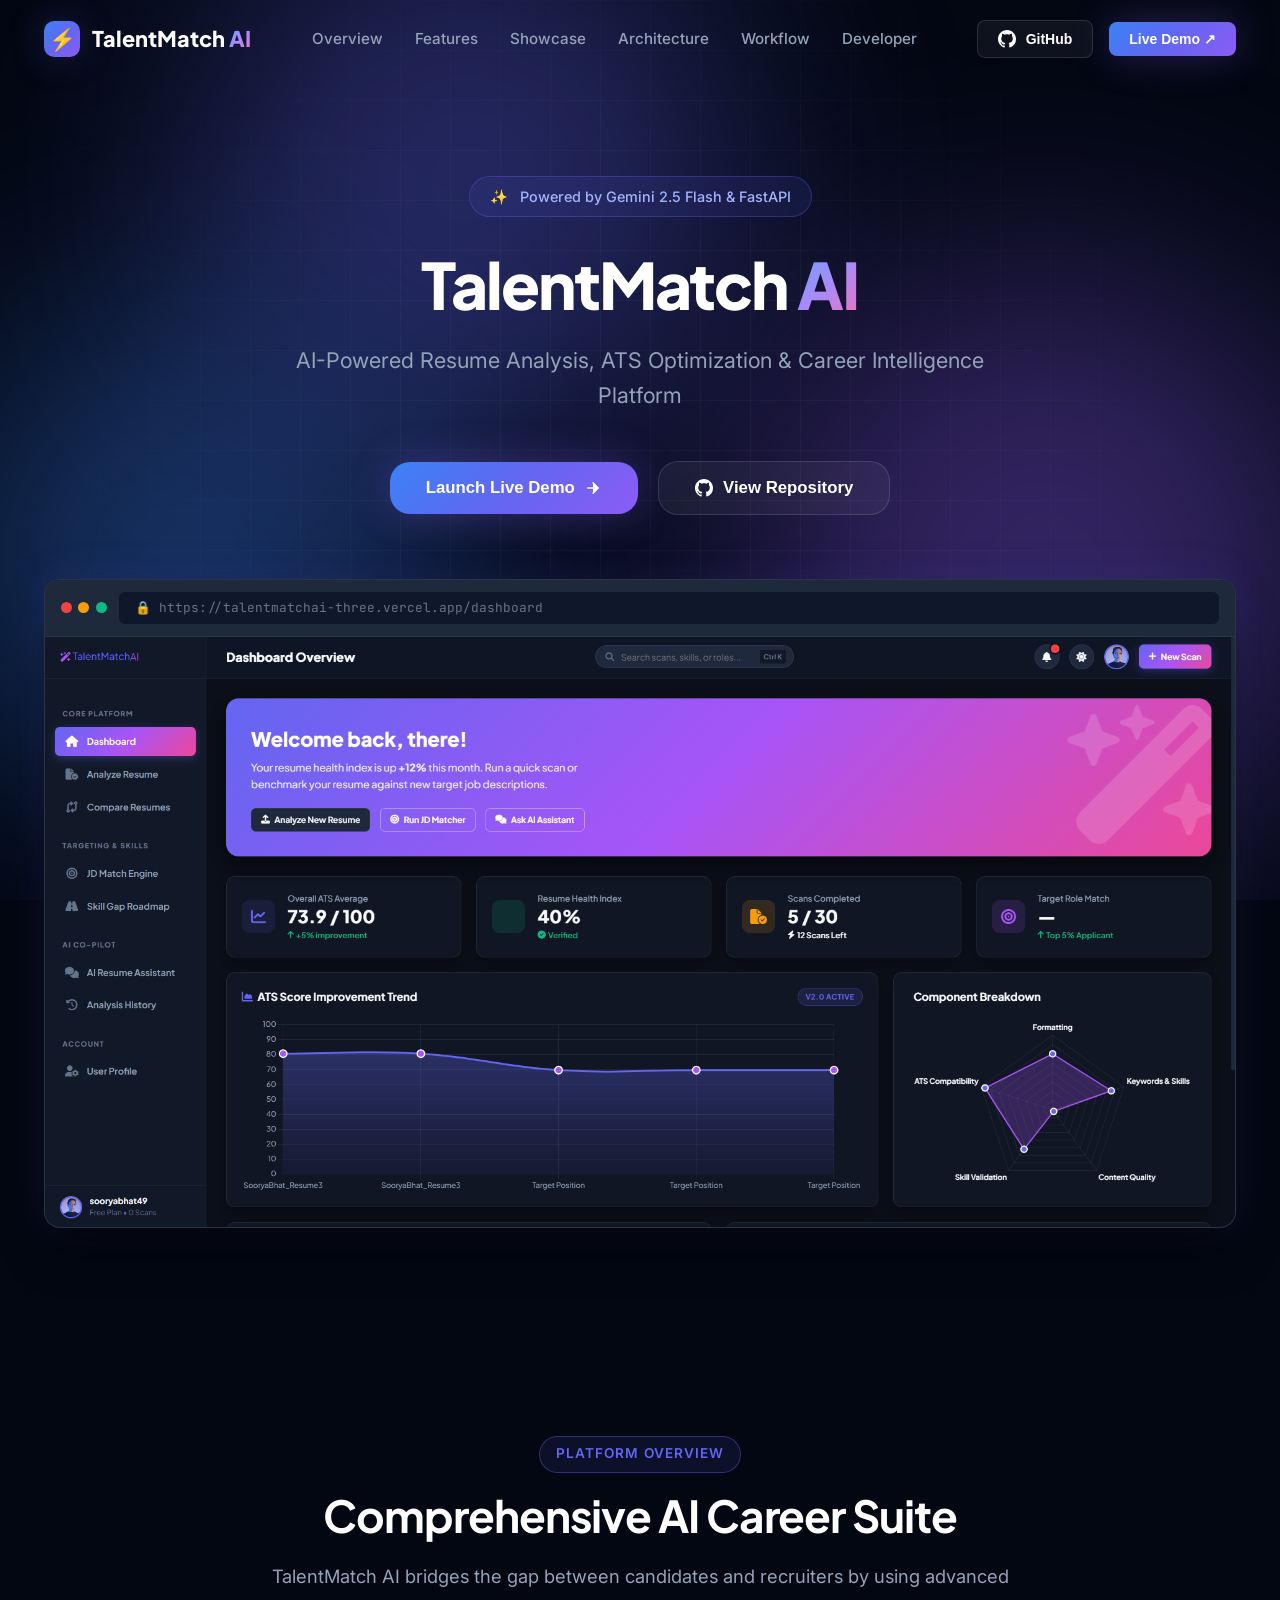
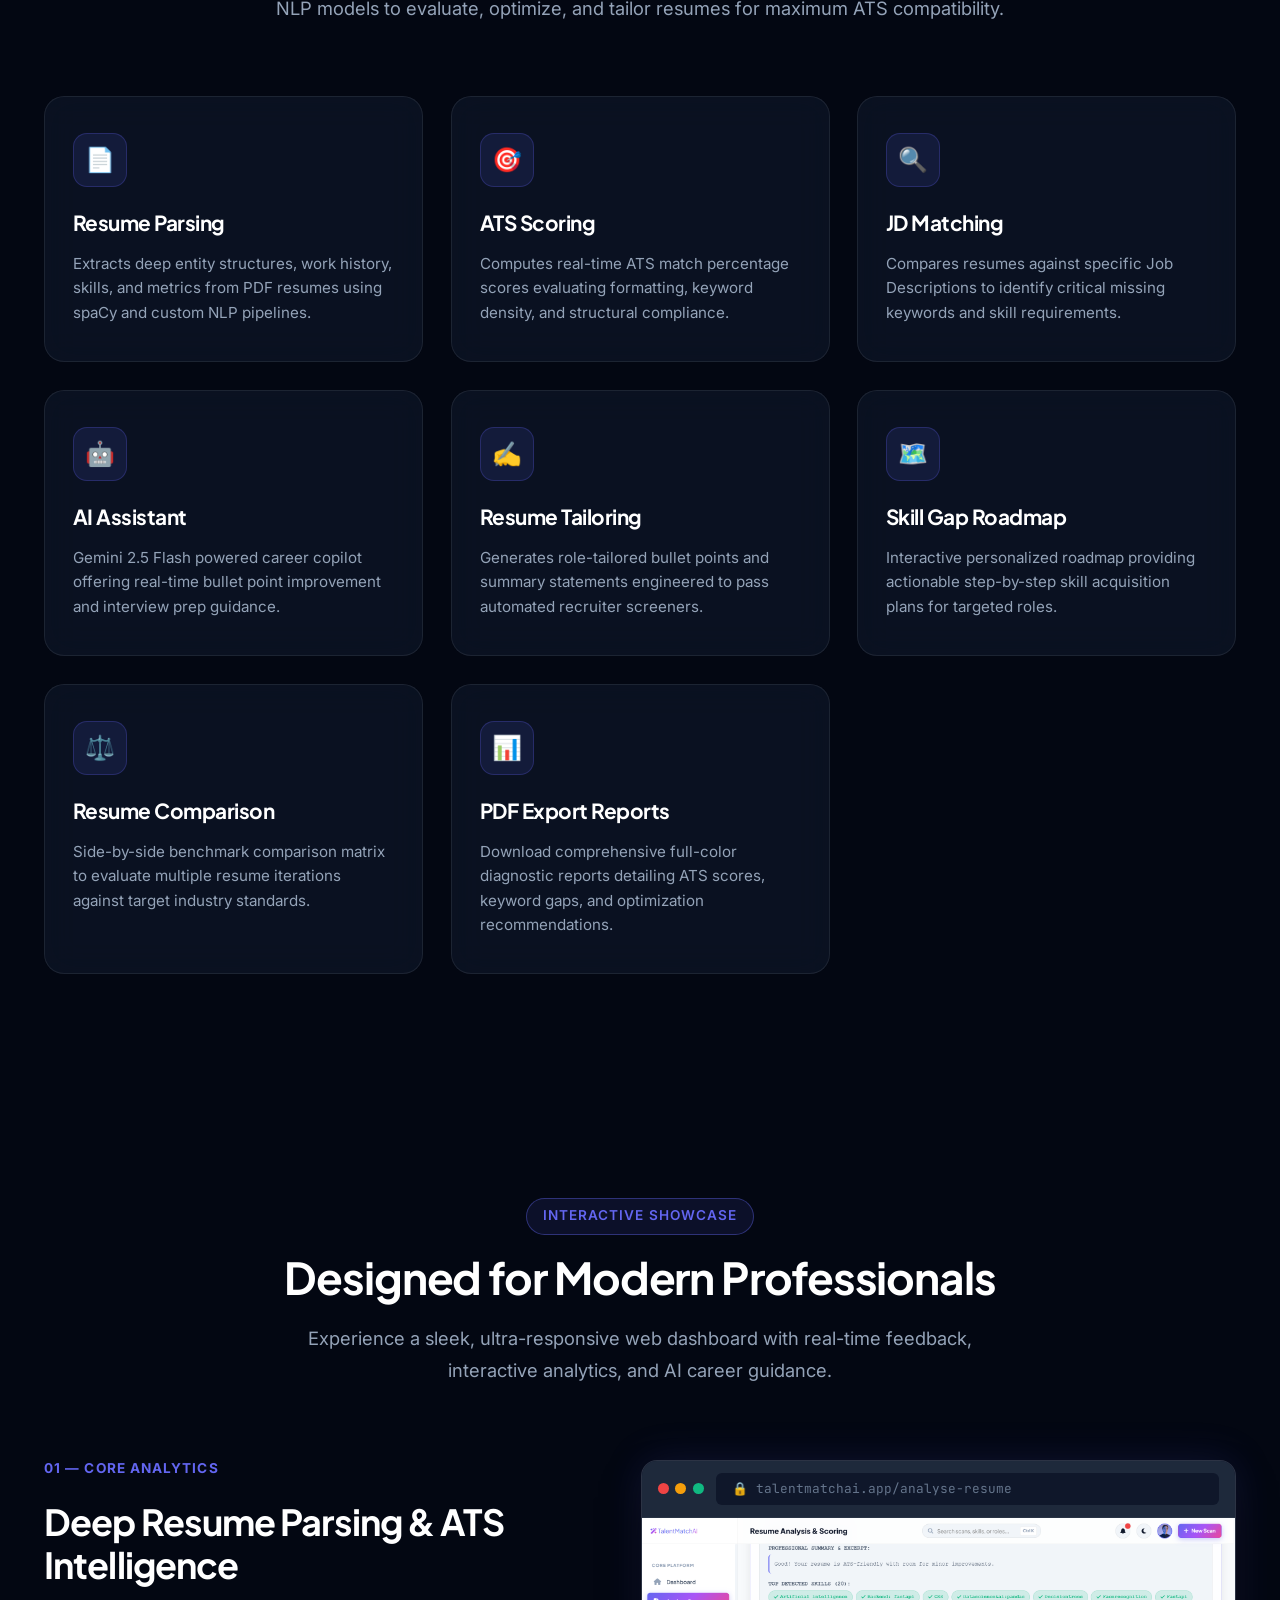
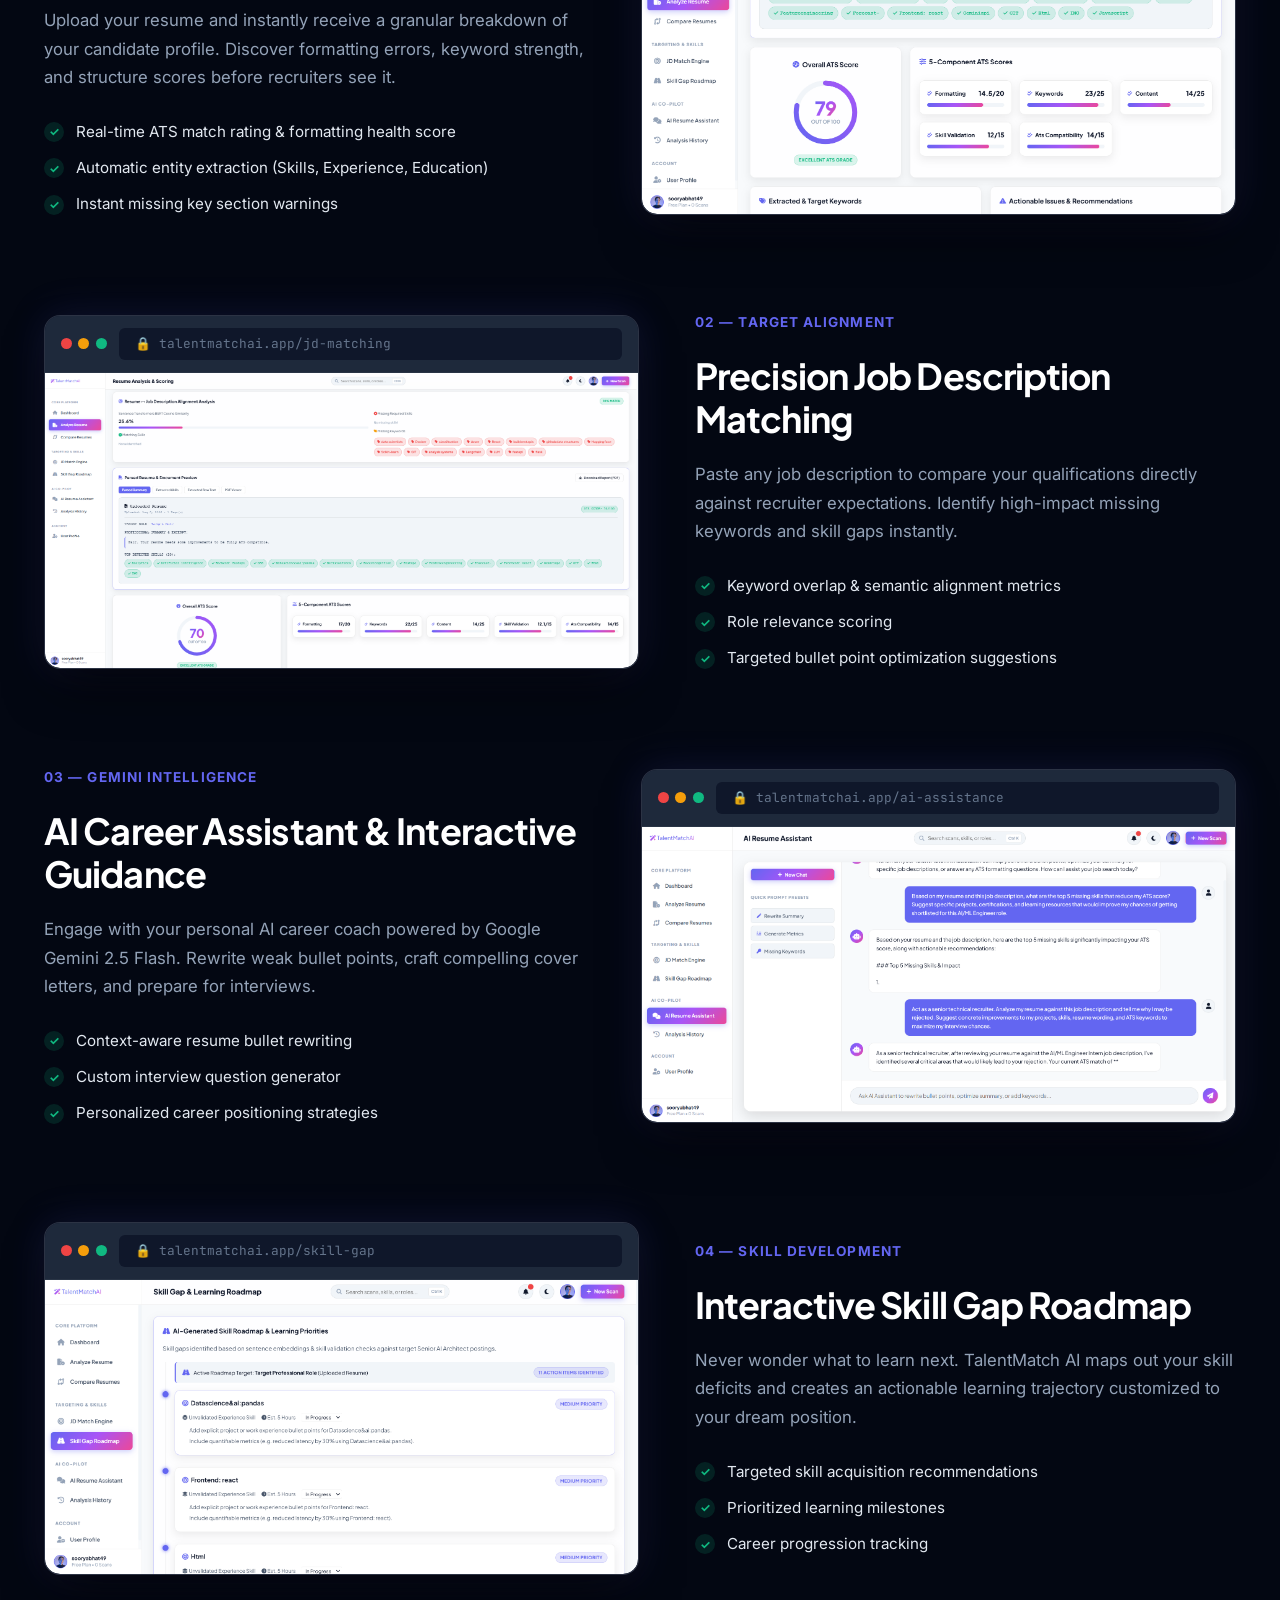
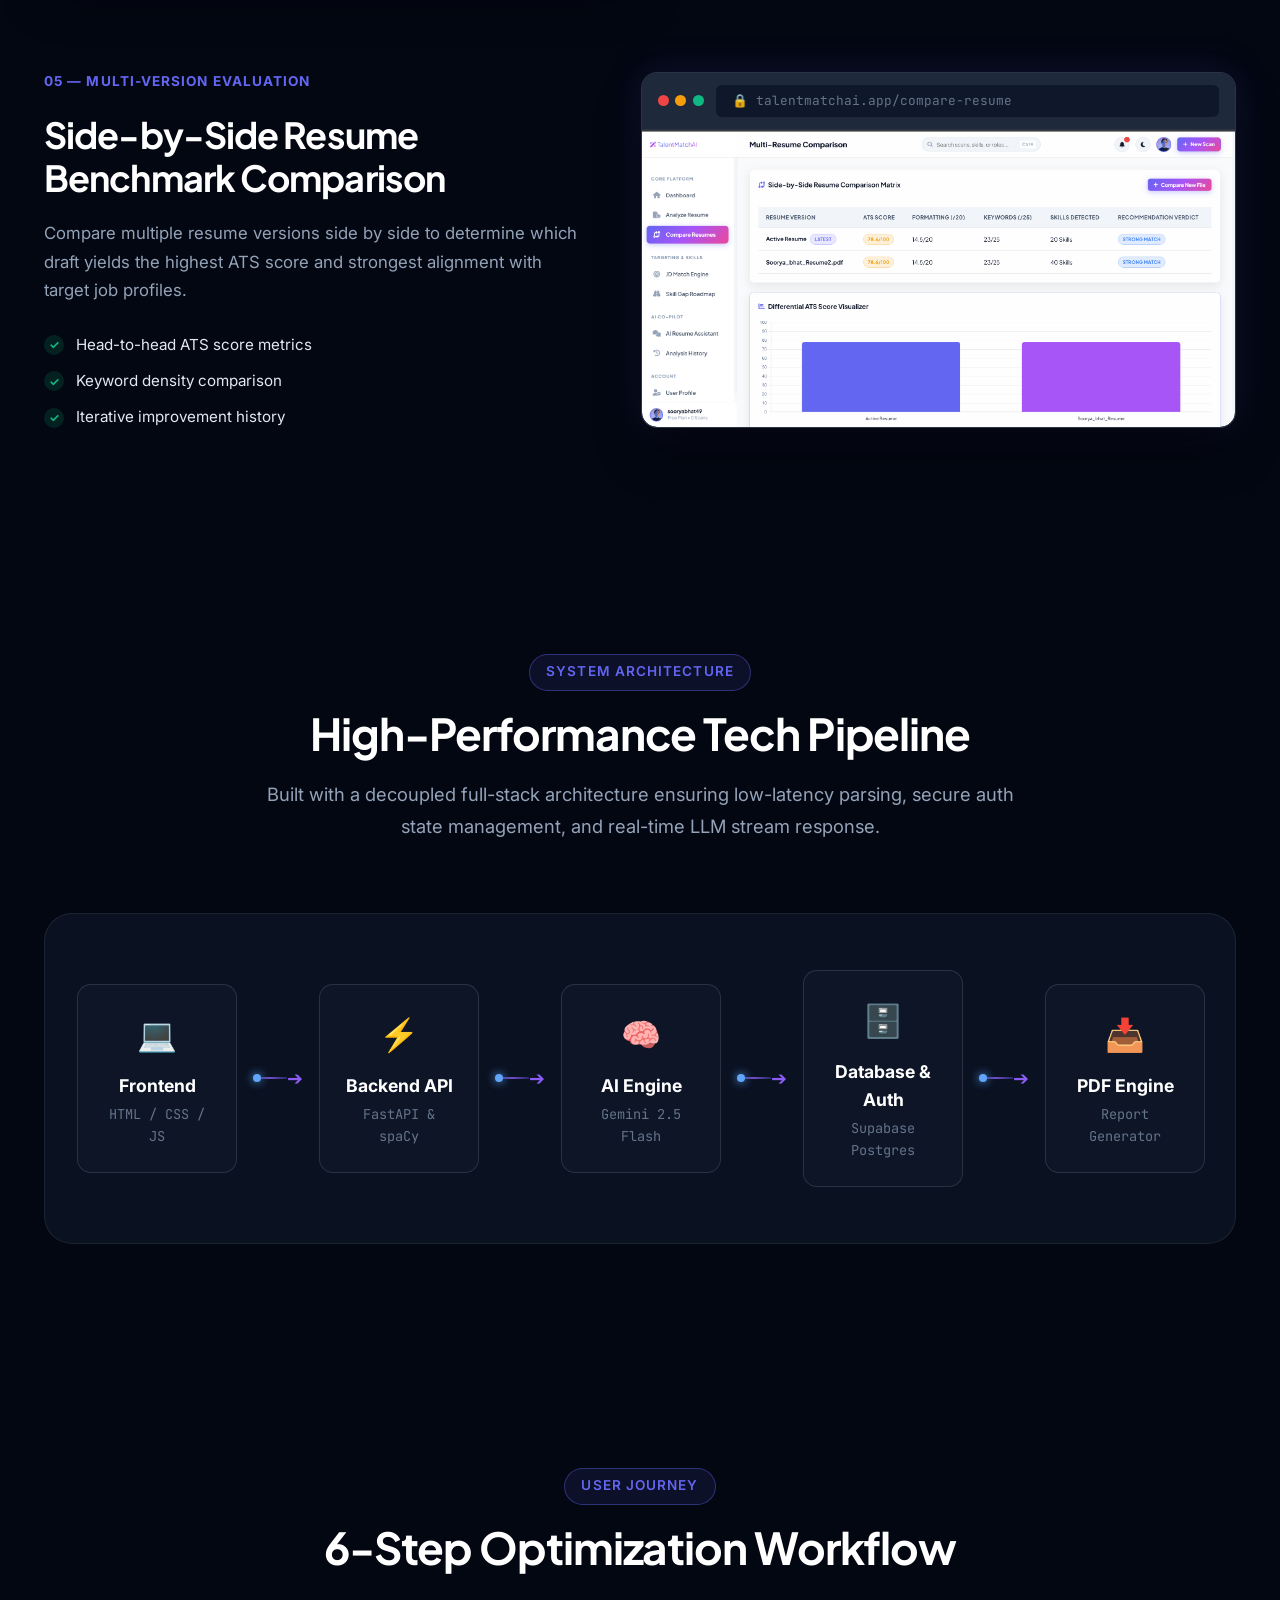
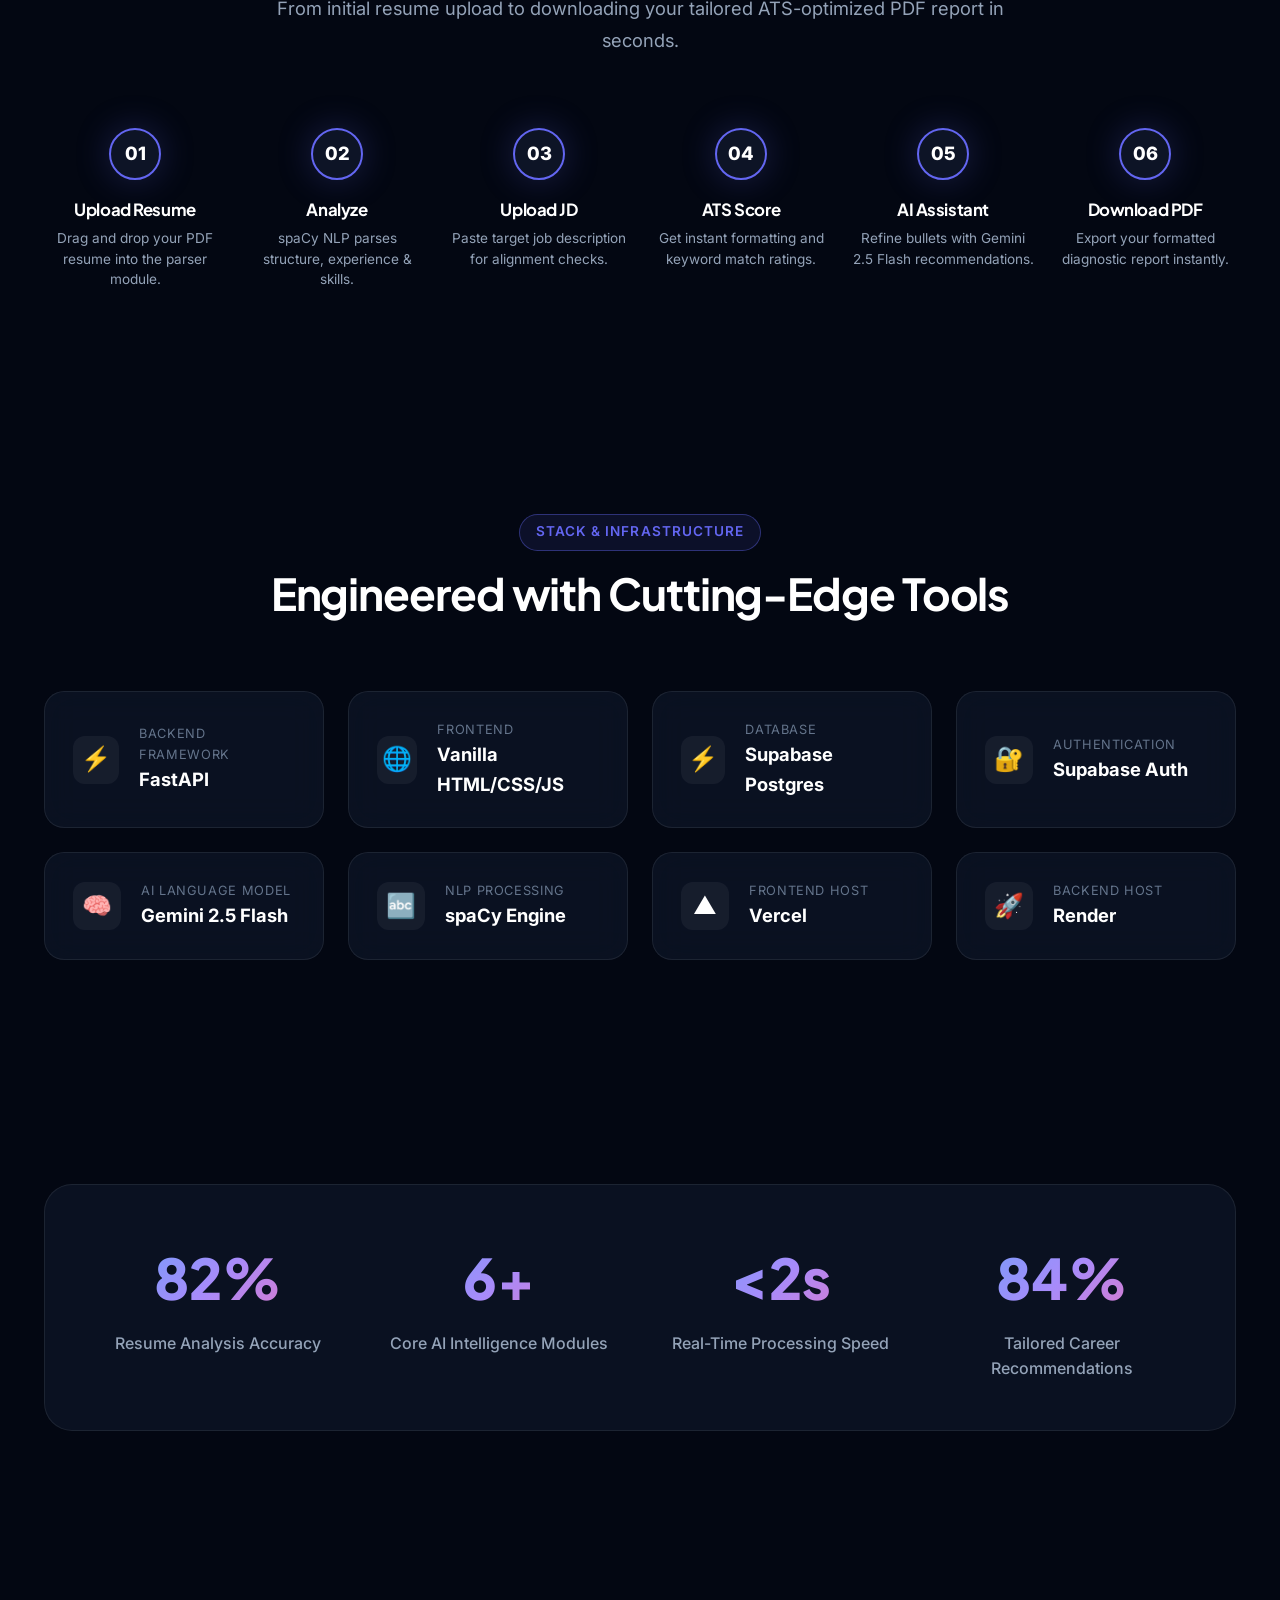
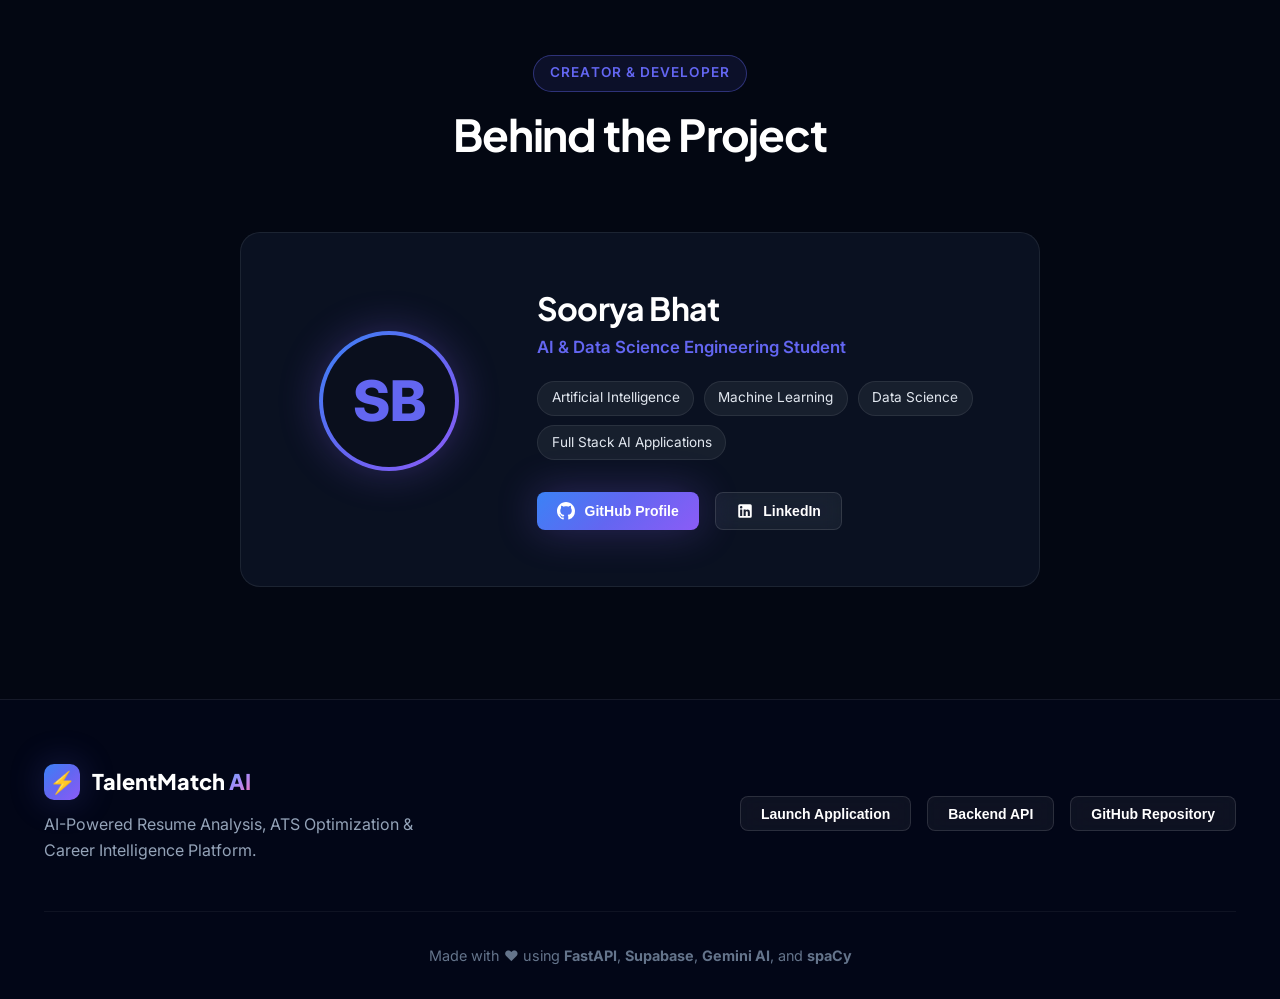
==== TalentMatch-Landing/index.html @ d0461ed8 "Complete TalentMatch AI integration and UI improvements16" ====
<!DOCTYPE html>
<html lang="en">
<head>
  <meta charset="UTF-8">
  <meta name="viewport" content="width=device-width, initial-scale=1.0">
  <meta name="description" content="TalentMatch AI — AI-Powered Resume Analysis, ATS Optimization & Career Intelligence Platform built with FastAPI, Google Gemini 2.5 Flash, Supabase & spaCy.">
  <meta name="keywords" content="TalentMatch AI, ATS Resume Checker, AI Resume Analyzer, Career Intelligence, Gemini AI, FastAPI, Supabase">
  <meta name="author" content="Soorya Bhat">
  
  <!-- Open Graph / Social Meta -->
  <meta property="og:title" content="TalentMatch AI — Career Intelligence & ATS Platform">
  <meta property="og:description" content="AI-Powered Resume Analysis, ATS Optimization & Career Intelligence Platform.">
  <meta property="og:type" content="website">
  
  <title>TalentMatch AI — AI-Powered Resume & ATS Intelligence Platform</title>

  <!-- Favicon -->
  <link rel="icon" type="image/svg+xml" href="data:image/svg+xml,<svg xmlns='http://www.w3.org/2000/svg' viewBox='0 0 100 100'><text y='.9em' font-size='90'>🚀</text></svg>">

  <!-- Google Fonts -->
  <link rel="preconnect" href="https://fonts.googleapis.com">
  <link rel="preconnect" href="https://fonts.gstatic.com" crossorigin>
  <link href="https://fonts.googleapis.com/css2?family=Inter:wght@300;400;500;600;700;800&family=Plus+Jakarta+Sans:wght@400;500;600;700;800&family=JetBrains+Mono:wght@400;500;600&display=swap" rel="stylesheet">

  <!-- Stylesheets -->
  <link rel="stylesheet" href="assets/css/variables.css">
  <link rel="stylesheet" href="assets/css/main.css">
  <link rel="stylesheet" href="assets/css/components.css">
  <link rel="stylesheet" href="assets/css/animations.css">
</head>
<body>

  <!-- Ambient Animated Background Background -->
  <div class="bg-ambient">
    <div class="blob blob-1"></div>
    <div class="blob blob-2"></div>
    <div class="blob blob-3"></div>
  </div>
  <div class="bg-grid"></div>

  <!-- Navigation Bar -->
  <header>
    <nav class="navbar">
      <div class="container nav-container">
        <a href="#" class="nav-logo">
          <div class="logo-badge">⚡</div>
          <span>TalentMatch <span class="text-gradient">AI</span></span>
        </a>

        <ul class="nav-menu">
          <li><a href="#overview" class="nav-link">Overview</a></li>
          <li><a href="#features" class="nav-link">Features</a></li>
          <li><a href="#showcase" class="nav-link">Showcase</a></li>
          <li><a href="#architecture" class="nav-link">Architecture</a></li>
          <li><a href="#workflow" class="nav-link">Workflow</a></li>
          <li><a href="#developer" class="nav-link">Developer</a></li>
        </ul>

        <div class="nav-cta">
          <button class="btn btn-secondary btn-sm btn-github" id="nav-btn-repo">
            <svg class="btn-icon" viewBox="0 0 24 24"><path d="M12 0C5.37 0 0 5.37 0 12c0 5.31 3.435 9.795 8.205 11.385.6.105.825-.255.825-.57 0-.285-.015-1.23-.015-2.235-3.015.555-3.795-.735-4.035-1.41-.135-.345-.72-1.41-1.23-1.695-.42-.225-1.02-.78-.015-.795.945-.015 1.62.87 1.845 1.23 1.08 1.815 2.805 1.305 3.495.99.105-.78.42-1.305.765-1.605-2.67-.3-5.46-1.335-5.46-5.925 0-1.305.465-2.385 1.23-3.225-.12-.3-.54-1.53.12-3.18 0 0 1.005-.315 3.3 1.23.96-.27 1.98-.405 3-.405s2.04.135 3 .405c2.295-1.56 3.3-1.23 3.3-1.23.66 1.65.24 2.88.12 3.18.765.84 1.23 1.905 1.23 3.225 0 4.605-2.805 5.625-5.475 5.925.435.375.81 1.095.81 2.22 0 1.605-.015 2.895-.015 3.3 0 .315.225.69.825.57A12.02 12.02 0 0024 12c0-6.63-5.37-12-12-12z"/></svg>
            GitHub
          </button>
          <button class="btn btn-primary btn-sm btn-demo" id="nav-btn-demo">
            Live Demo ↗
          </button>
        </div>

        <button class="mobile-toggle" aria-label="Toggle Menu">☰</button>
      </div>
    </nav>
  </header>

  <main>
    <!-- ----------------------------------------------------------------------
         HERO SECTION
    ----------------------------------------------------------------------- -->
    <section class="hero" id="hero">
      <div class="container">
        <div class="hero-pill reveal-fade">
          <span class="hero-pill-sparkle">✨</span> Powered by Gemini 2.5 Flash & FastAPI
        </div>

        <h1 class="hero-title reveal-fade delay-100">
          TalentMatch <span class="text-gradient">AI</span>
        </h1>

        <p class="hero-subtitle reveal-fade delay-200">
          AI-Powered Resume Analysis, ATS Optimization & Career Intelligence Platform
        </p>

        <div class="hero-actions reveal-fade delay-300">
          <button class="btn btn-primary btn-lg btn-demo" id="hero-btn-demo">
            <span>Launch Live Demo</span>
            <svg class="btn-icon" viewBox="0 0 24 24"><path d="M5 12h14M12 5l7 7-7 7" stroke="currentColor" stroke-width="2" stroke-linecap="round" stroke-linejoin="round"/></svg>
          </button>
          
          <button class="btn btn-secondary btn-lg btn-github" id="hero-btn-repo">
            <svg class="btn-icon" viewBox="0 0 24 24"><path d="M12 0C5.37 0 0 5.37 0 12c0 5.31 3.435 9.795 8.205 11.385.6.105.825-.255.825-.57 0-.285-.015-1.23-.015-2.235-3.015.555-3.795-.735-4.035-1.41-.135-.345-.72-1.41-1.23-1.695-.42-.225-1.02-.78-.015-.795.945-.015 1.62.87 1.845 1.23 1.08 1.815 2.805 1.305 3.495.99.105-.78.42-1.305.765-1.605-2.67-.3-5.46-1.335-5.46-5.925 0-1.305.465-2.385 1.23-3.225-.12-.3-.54-1.53.12-3.18 0 0 1.005-.315 3.3 1.23.96-.27 1.98-.405 3-.405s2.04.135 3 .405c2.295-1.56 3.3-1.23 3.3-1.23.66 1.65.24 2.88.12 3.18.765.84 1.23 1.905 1.23 3.225 0 4.605-2.805 5.625-5.475 5.925.435.375.81 1.095.81 2.22 0 1.605-.015 2.895-.015 3.3 0 .315.225.69.825.57A12.02 12.02 0 0024 12c0-6.63-5.37-12-12-12z"/></svg>
            View Repository
          </button>
        </div>

        <!-- Apple-Style Hero Mockup Preview -->
        <div class="macbook-mockup animate-float reveal-zoom delay-400">
          <div class="mockup-header">
            <div class="dots">
              <span class="dot dot-red"></span>
              <span class="dot dot-yellow"></span>
              <span class="dot dot-green"></span>
            </div>
            <div class="mockup-address-bar">
              🔒 https://talentmatchai-three.vercel.app/dashboard
            </div>
          </div>
          <div class="mockup-body">
            <img src="assets/screenshots/Dashboard.png" alt="TalentMatch AI Dashboard Screenshot" class="mockup-img" loading="eager">
          </div>
        </div>
      </div>
    </section>

    <!-- ----------------------------------------------------------------------
         PROJECT OVERVIEW SECTION
    ----------------------------------------------------------------------- -->
    <section class="section" id="overview">
      <div class="container">
        <div class="section-header reveal-fade">
          <div class="section-tag">Platform Overview</div>
          <h2 class="section-title">Comprehensive AI Career Suite</h2>
          <p class="section-subtitle">
            TalentMatch AI bridges the gap between candidates and recruiters by using advanced NLP models to evaluate, optimize, and tailor resumes for maximum ATS compatibility.
          </p>
        </div>

        <div class="overview-grid">
          <div class="glass-card overview-card reveal-fade delay-100">
            <div class="card-icon-wrapper">📄</div>
            <h3 class="card-title">Resume Parsing</h3>
            <p class="card-desc">Extracts deep entity structures, work history, skills, and metrics from PDF resumes using spaCy and custom NLP pipelines.</p>
          </div>

          <div class="glass-card overview-card reveal-fade delay-200">
            <div class="card-icon-wrapper">🎯</div>
            <h3 class="card-title">ATS Scoring</h3>
            <p class="card-desc">Computes real-time ATS match percentage scores evaluating formatting, keyword density, and structural compliance.</p>
          </div>

          <div class="glass-card overview-card reveal-fade delay-300">
            <div class="card-icon-wrapper">🔍</div>
            <h3 class="card-title">JD Matching</h3>
            <p class="card-desc">Compares resumes against specific Job Descriptions to identify critical missing keywords and skill requirements.</p>
          </div>

          <div class="glass-card overview-card reveal-fade delay-400">
            <div class="card-icon-wrapper">🤖</div>
            <h3 class="card-title">AI Assistant</h3>
            <p class="card-desc">Gemini 2.5 Flash powered career copilot offering real-time bullet point improvement and interview prep guidance.</p>
          </div>

          <div class="glass-card overview-card reveal-fade delay-100">
            <div class="card-icon-wrapper">✍️</div>
            <h3 class="card-title">Resume Tailoring</h3>
            <p class="card-desc">Generates role-tailored bullet points and summary statements engineered to pass automated recruiter screeners.</p>
          </div>

          <div class="glass-card overview-card reveal-fade delay-200">
            <div class="card-icon-wrapper">🗺️</div>
            <h3 class="card-title">Skill Gap Roadmap</h3>
            <p class="card-desc">Interactive personalized roadmap providing actionable step-by-step skill acquisition plans for targeted roles.</p>
          </div>

          <div class="glass-card overview-card reveal-fade delay-300">
            <div class="card-icon-wrapper">⚖️</div>
            <h3 class="card-title">Resume Comparison</h3>
            <p class="card-desc">Side-by-side benchmark comparison matrix to evaluate multiple resume iterations against target industry standards.</p>
          </div>

          <div class="glass-card overview-card reveal-fade delay-400">
            <div class="card-icon-wrapper">📊</div>
            <h3 class="card-title">PDF Export Reports</h3>
            <p class="card-desc">Download comprehensive full-color diagnostic reports detailing ATS scores, keyword gaps, and optimization recommendations.</p>
          </div>
        </div>
      </div>
    </section>

    <!-- ----------------------------------------------------------------------
         INTERACTIVE SCREENSHOTS SHOWCASE (APPLE-STYLE)
    ----------------------------------------------------------------------- -->
    <section class="section" id="showcase">
      <div class="container">
        <div class="section-header reveal-fade">
          <div class="section-tag">Interactive Showcase</div>
          <h2 class="section-title">Designed for Modern Professionals</h2>
          <p class="section-subtitle">
            Experience a sleek, ultra-responsive web dashboard with real-time feedback, interactive analytics, and AI career guidance.
          </p>
        </div>

        <div class="showcase-container">
          <!-- Row 1: Deep Resume Analysis -->
          <div class="showcase-row">
            <div class="showcase-text reveal-slide-left">
              <div class="showcase-badge">01 — Core Analytics</div>
              <h3 class="showcase-heading">Deep Resume Parsing & ATS Intelligence</h3>
              <p class="showcase-paragraph">
                Upload your resume and instantly receive a granular breakdown of your candidate profile. Discover formatting errors, keyword strength, and structure scores before recruiters see it.
              </p>
              <ul class="showcase-highlights">
                <li class="showcase-item"><span class="check-icon">✓</span> Real-time ATS match rating & formatting health score</li>
                <li class="showcase-item"><span class="check-icon">✓</span> Automatic entity extraction (Skills, Experience, Education)</li>
                <li class="showcase-item"><span class="check-icon">✓</span> Instant missing key section warnings</li>
              </ul>
            </div>
            <div class="showcase-mockup reveal-slide-right">
              <div class="macbook-mockup">
                <div class="mockup-header">
                  <div class="dots"><span class="dot dot-red"></span><span class="dot dot-yellow"></span><span class="dot dot-green"></span></div>
                  <div class="mockup-address-bar">🔒 talentmatchai.app/analyse-resume</div>
                </div>
                <div class="mockup-body">
                  <img src="assets/screenshots/Analyse_resume.png" alt="Resume Analysis Screen" class="mockup-img" loading="lazy">
                </div>
              </div>
            </div>
          </div>

          <!-- Row 2: JD Matching -->
          <div class="showcase-row reverse">
            <div class="showcase-text reveal-slide-right">
              <div class="showcase-badge">02 — Target Alignment</div>
              <h3 class="showcase-heading">Precision Job Description Matching</h3>
              <p class="showcase-paragraph">
                Paste any job description to compare your qualifications directly against recruiter expectations. Identify high-impact missing keywords and skill gaps instantly.
              </p>
              <ul class="showcase-highlights">
                <li class="showcase-item"><span class="check-icon">✓</span> Keyword overlap & semantic alignment metrics</li>
                <li class="showcase-item"><span class="check-icon">✓</span> Role relevance scoring</li>
                <li class="showcase-item"><span class="check-icon">✓</span> Targeted bullet point optimization suggestions</li>
              </ul>
            </div>
            <div class="showcase-mockup reveal-slide-left">
              <div class="macbook-mockup">
                <div class="mockup-header">
                  <div class="dots"><span class="dot dot-red"></span><span class="dot dot-yellow"></span><span class="dot dot-green"></span></div>
                  <div class="mockup-address-bar">🔒 talentmatchai.app/jd-matching</div>
                </div>
                <div class="mockup-body">
                  <img src="assets/screenshots/JD_matching.png" alt="JD Matching Screen" class="mockup-img" loading="lazy">
                </div>
              </div>
            </div>
          </div>

          <!-- Row 3: AI Career Copilot -->
          <div class="showcase-row">
            <div class="showcase-text reveal-slide-left">
              <div class="showcase-badge">03 — Gemini Intelligence</div>
              <h3 class="showcase-heading">AI Career Assistant & Interactive Guidance</h3>
              <p class="showcase-paragraph">
                Engage with your personal AI career coach powered by Google Gemini 2.5 Flash. Rewrite weak bullet points, craft compelling cover letters, and prepare for interviews.
              </p>
              <ul class="showcase-highlights">
                <li class="showcase-item"><span class="check-icon">✓</span> Context-aware resume bullet rewriting</li>
                <li class="showcase-item"><span class="check-icon">✓</span> Custom interview question generator</li>
                <li class="showcase-item"><span class="check-icon">✓</span> Personalized career positioning strategies</li>
              </ul>
            </div>
            <div class="showcase-mockup reveal-slide-right">
              <div class="macbook-mockup">
                <div class="mockup-header">
                  <div class="dots"><span class="dot dot-red"></span><span class="dot dot-yellow"></span><span class="dot dot-green"></span></div>
                  <div class="mockup-address-bar">🔒 talentmatchai.app/ai-assistance</div>
                </div>
                <div class="mockup-body">
                  <img src="assets/screenshots/AI_assistance.png" alt="AI Assistance Screen" class="mockup-img" loading="lazy">
                </div>
              </div>
            </div>
          </div>

          <!-- Row 4: Skill Gap & Learning Roadmap -->
          <div class="showcase-row reverse">
            <div class="showcase-text reveal-slide-right">
              <div class="showcase-badge">04 — Skill Development</div>
              <h3 class="showcase-heading">Interactive Skill Gap Roadmap</h3>
              <p class="showcase-paragraph">
                Never wonder what to learn next. TalentMatch AI maps out your skill deficits and creates an actionable learning trajectory customized to your dream position.
              </p>
              <ul class="showcase-highlights">
                <li class="showcase-item"><span class="check-icon">✓</span> Targeted skill acquisition recommendations</li>
                <li class="showcase-item"><span class="check-icon">✓</span> Prioritized learning milestones</li>
                <li class="showcase-item"><span class="check-icon">✓</span> Career progression tracking</li>
              </ul>
            </div>
            <div class="showcase-mockup reveal-slide-left">
              <div class="macbook-mockup">
                <div class="mockup-header">
                  <div class="dots"><span class="dot dot-red"></span><span class="dot dot-yellow"></span><span class="dot dot-green"></span></div>
                  <div class="mockup-address-bar">🔒 talentmatchai.app/skill-gap</div>
                </div>
                <div class="mockup-body">
                  <img src="assets/screenshots/skill_gap.png" alt="Skill Gap Screen" class="mockup-img" loading="lazy">
                </div>
              </div>
            </div>
          </div>

          <!-- Row 5: Multi-Resume Comparison -->
          <div class="showcase-row">
            <div class="showcase-text reveal-slide-left">
              <div class="showcase-badge">05 — Multi-Version Evaluation</div>
              <h3 class="showcase-heading">Side-by-Side Resume Benchmark Comparison</h3>
              <p class="showcase-paragraph">
                Compare multiple resume versions side by side to determine which draft yields the highest ATS score and strongest alignment with target job profiles.
              </p>
              <ul class="showcase-highlights">
                <li class="showcase-item"><span class="check-icon">✓</span> Head-to-head ATS score metrics</li>
                <li class="showcase-item"><span class="check-icon">✓</span> Keyword density comparison</li>
                <li class="showcase-item"><span class="check-icon">✓</span> Iterative improvement history</li>
              </ul>
            </div>
            <div class="showcase-mockup reveal-slide-right">
              <div class="macbook-mockup">
                <div class="mockup-header">
                  <div class="dots"><span class="dot dot-red"></span><span class="dot dot-yellow"></span><span class="dot dot-green"></span></div>
                  <div class="mockup-address-bar">🔒 talentmatchai.app/compare-resume</div>
                </div>
                <div class="mockup-body">
                  <img src="assets/screenshots/Compare_resume.png" alt="Compare Resume Screen" class="mockup-img" loading="lazy">
                </div>
              </div>
            </div>
          </div>
        </div>
      </div>
    </section>

    <!-- ----------------------------------------------------------------------
         ARCHITECTURE SECTION (HTML/CSS ONLY)
    ----------------------------------------------------------------------- -->
    <section class="section" id="architecture">
      <div class="container">
        <div class="section-header reveal-fade">
          <div class="section-tag">System Architecture</div>
          <h2 class="section-title">High-Performance Tech Pipeline</h2>
          <p class="section-subtitle">
            Built with a decoupled full-stack architecture ensuring low-latency parsing, secure auth state management, and real-time LLM stream response.
          </p>
        </div>

        <div class="arch-diagram reveal-zoom">
          <!-- Node 1: Frontend -->
          <div class="arch-node">
            <span class="node-icon">💻</span>
            <div class="node-title">Frontend</div>
            <div class="node-tech">HTML / CSS / JS</div>
          </div>

          <!-- Connector 1 -->
          <div class="arch-connector">
            <div class="connector-line">
              <div class="pulse-dot"></div>
            </div>
            <span class="connector-arrow">➔</span>
          </div>

          <!-- Node 2: Backend -->
          <div class="arch-node">
            <span class="node-icon">⚡</span>
            <div class="node-title">Backend API</div>
            <div class="node-tech">FastAPI & spaCy</div>
          </div>

          <!-- Connector 2 -->
          <div class="arch-connector">
            <div class="connector-line">
              <div class="pulse-dot" style="animation-delay: 0.8s;"></div>
            </div>
            <span class="connector-arrow">➔</span>
          </div>

          <!-- Node 3: Gemini AI -->
          <div class="arch-node">
            <span class="node-icon">🧠</span>
            <div class="node-title">AI Engine</div>
            <div class="node-tech">Gemini 2.5 Flash</div>
          </div>

          <!-- Connector 3 -->
          <div class="arch-connector">
            <div class="connector-line">
              <div class="pulse-dot" style="animation-delay: 1.6s;"></div>
            </div>
            <span class="connector-arrow">➔</span>
          </div>

          <!-- Node 4: Supabase -->
          <div class="arch-node">
            <span class="node-icon">🗄️</span>
            <div class="node-title">Database & Auth</div>
            <div class="node-tech">Supabase Postgres</div>
          </div>

          <!-- Connector 4 -->
          <div class="arch-connector">
            <div class="connector-line">
              <div class="pulse-dot" style="animation-delay: 2.2s;"></div>
            </div>
            <span class="connector-arrow">➔</span>
          </div>

          <!-- Node 5: PDF -->
          <div class="arch-node">
            <span class="node-icon">📥</span>
            <div class="node-title">PDF Engine</div>
            <div class="node-tech">Report Generator</div>
          </div>
        </div>
      </div>
    </section>

    <!-- ----------------------------------------------------------------------
         WORKFLOW TIMELINE SECTION
    ----------------------------------------------------------------------- -->
    <section class="section" id="workflow">
      <div class="container">
        <div class="section-header reveal-fade">
          <div class="section-tag">User Journey</div>
          <h2 class="section-title">6-Step Optimization Workflow</h2>
          <p class="section-subtitle">
            From initial resume upload to downloading your tailored ATS-optimized PDF report in seconds.
          </p>
        </div>

        <div class="workflow-timeline">
          <div class="workflow-step reveal-fade delay-100">
            <div class="step-number">01</div>
            <h4 class="step-title">Upload Resume</h4>
            <p class="step-desc">Drag and drop your PDF resume into the parser module.</p>
          </div>

          <div class="workflow-step reveal-fade delay-200">
            <div class="step-number">02</div>
            <h4 class="step-title">Analyze</h4>
            <p class="step-desc">spaCy NLP parses structure, experience & skills.</p>
          </div>

          <div class="workflow-step reveal-fade delay-300">
            <div class="step-number">03</div>
            <h4 class="step-title">Upload JD</h4>
            <p class="step-desc">Paste target job description for alignment checks.</p>
          </div>

          <div class="workflow-step reveal-fade delay-400">
            <div class="step-number">04</div>
            <h4 class="step-title">ATS Score</h4>
            <p class="step-desc">Get instant formatting and keyword match ratings.</p>
          </div>

          <div class="workflow-step reveal-fade delay-500">
            <div class="step-number">05</div>
            <h4 class="step-title">AI Assistant</h4>
            <p class="step-desc">Refine bullets with Gemini 2.5 Flash recommendations.</p>
          </div>

          <div class="workflow-step reveal-fade delay-500">
            <div class="step-number">06</div>
            <h4 class="step-title">Download PDF</h4>
            <p class="step-desc">Export your formatted diagnostic report instantly.</p>
          </div>
        </div>
      </div>
    </section>

    <!-- ----------------------------------------------------------------------
         TECHNOLOGY STACK MATRIX
    ----------------------------------------------------------------------- -->
    <section class="section" id="techstack">
      <div class="container">
        <div class="section-header reveal-fade">
          <div class="section-tag">Stack & Infrastructure</div>
          <h2 class="section-title">Engineered with Cutting-Edge Tools</h2>
        </div>

        <div class="tech-grid">
          <div class="glass-card tech-card reveal-fade delay-100">
            <div class="tech-icon">⚡</div>
            <div>
              <div class="tech-label">Backend Framework</div>
              <div class="tech-name">FastAPI</div>
            </div>
          </div>

          <div class="glass-card tech-card reveal-fade delay-200">
            <div class="tech-icon">🌐</div>
            <div>
              <div class="tech-label">Frontend</div>
              <div class="tech-name">Vanilla HTML/CSS/JS</div>
            </div>
          </div>

          <div class="glass-card tech-card reveal-fade delay-300">
            <div class="tech-icon">⚡</div>
            <div>
              <div class="tech-label">Database</div>
              <div class="tech-name">Supabase Postgres</div>
            </div>
          </div>

          <div class="glass-card tech-card reveal-fade delay-400">
            <div class="tech-icon">🔐</div>
            <div>
              <div class="tech-label">Authentication</div>
              <div class="tech-name">Supabase Auth</div>
            </div>
          </div>

          <div class="glass-card tech-card reveal-fade delay-100">
            <div class="tech-icon">🧠</div>
            <div>
              <div class="tech-label">AI Language Model</div>
              <div class="tech-name">Gemini 2.5 Flash</div>
            </div>
          </div>

          <div class="glass-card tech-card reveal-fade delay-200">
            <div class="tech-icon">🔤</div>
            <div>
              <div class="tech-label">NLP Processing</div>
              <div class="tech-name">spaCy Engine</div>
            </div>
          </div>

          <div class="glass-card tech-card reveal-fade delay-300">
            <div class="tech-icon">▲</div>
            <div>
              <div class="tech-label">Frontend Host</div>
              <div class="tech-name">Vercel</div>
            </div>
          </div>

          <div class="glass-card tech-card reveal-fade delay-400">
            <div class="tech-icon">🚀</div>
            <div>
              <div class="tech-label">Backend Host</div>
              <div class="tech-name">Render</div>
            </div>
          </div>
        </div>
      </div>
    </section>

    <!-- ----------------------------------------------------------------------
         METRICS & STATISTICS COUNTER
    ----------------------------------------------------------------------- -->
    <section class="section">
      <div class="container">
        <div class="stats-grid reveal-zoom">
          <div>
            <div class="stat-number" data-target="98" data-suffix="%">0%</div>
            <div class="stat-label">Resume Analysis Accuracy</div>
          </div>
          <div>
            <div class="stat-number" data-target="8" data-suffix="+">0</div>
            <div class="stat-label">Core AI Intelligence Modules</div>
          </div>
          <div>
            <div class="stat-number" data-target="3" data-prefix="<" data-suffix="s">0s</div>
            <div class="stat-label">Real-Time Processing Speed</div>
          </div>
          <div>
            <div class="stat-number" data-target="100" data-suffix="%">0%</div>
            <div class="stat-label">Tailored Career Recommendations</div>
          </div>
        </div>
      </div>
    </section>

    <!-- ----------------------------------------------------------------------
         DEVELOPER SECTION
    ----------------------------------------------------------------------- -->
    <section class="section" id="developer">
      <div class="container">
        <div class="section-header reveal-fade">
          <div class="section-tag">Creator & Developer</div>
          <h2 class="section-title">Behind the Project</h2>
        </div>

        <div class="dev-card-wrapper reveal-zoom">
          <div class="glass-card dev-card">
            <div class="dev-avatar-container">
              <div class="dev-avatar">
                <div class="dev-avatar-inner">SB</div>
              </div>
            </div>

            <div class="dev-info">
              <h3>Soorya Bhat</h3>
              <div class="dev-role">AI & Data Science Engineering Student</div>
              
              <div class="dev-tags">
                <span class="dev-tag">Artificial Intelligence</span>
                <span class="dev-tag">Machine Learning</span>
                <span class="dev-tag">Data Science</span>
                <span class="dev-tag">Full Stack AI Applications</span>
              </div>

              <div class="dev-socials">
                <button class="btn btn-primary btn-sm btn-profile" id="dev-btn-github">
                  <svg class="btn-icon" viewBox="0 0 24 24"><path d="M12 0C5.37 0 0 5.37 0 12c0 5.31 3.435 9.795 8.205 11.385.6.105.825-.255.825-.57 0-.285-.015-1.23-.015-2.235-3.015.555-3.795-.735-4.035-1.41-.135-.345-.72-1.41-1.23-1.695-.42-.225-1.02-.78-.015-.795.945-.015 1.62.87 1.845 1.23 1.08 1.815 2.805 1.305 3.495.99.105-.78.42-1.305.765-1.605-2.67-.3-5.46-1.335-5.46-5.925 0-1.305.465-2.385 1.23-3.225-.12-.3-.54-1.53.12-3.18 0 0 1.005-.315 3.3 1.23.96-.27 1.98-.405 3-.405s2.04.135 3 .405c2.295-1.56 3.3-1.23 3.3-1.23.66 1.65.24 2.88.12 3.18.765.84 1.23 1.905 1.23 3.225 0 4.605-2.805 5.625-5.475 5.925.435.375.81 1.095.81 2.22 0 1.605-.015 2.895-.015 3.3 0 .315.225.69.825.57A12.02 12.02 0 0024 12c0-6.63-5.37-12-12-12z"/></svg>
                  GitHub Profile
                </button>

                <button class="btn btn-secondary btn-sm btn-linkedin" id="dev-btn-linkedin">
                  <svg class="btn-icon" viewBox="0 0 24 24"><path d="M19 3a2 2 0 0 1 2 2v14a2 2 0 0 1-2 2H5a2 2 0 0 1-2-2V5a2 2 0 0 1 2-2h14m-.5 15.5v-5.3a3.26 3.26 0 0 0-3.26-3.26c-.85 0-1.84.52-2.28 1.3v-1.11h-2.79v8.37h2.79v-4.93c0-.77.62-1.4 1.39-1.4a1.4 1.4 0 0 1 1.4 1.4v4.93h2.75M6.88 8.56a1.68 1.68 0 0 0 1.68-1.68c0-.93-.75-1.69-1.68-1.69a1.69 1.69 0 0 0-1.69 1.69c0 .93.76 1.68 1.69 1.68m1.39 9.94v-8.37H5.5v8.37h2.77z"/></svg>
                  LinkedIn
                </button>
              </div>
            </div>
          </div>
        </div>
      </div>
    </section>
  </main>

  <!-- ----------------------------------------------------------------------
       FOOTER SECTION
  ----------------------------------------------------------------------- -->
  <footer class="footer">
    <div class="container">
      <div class="footer-content">
        <div class="footer-brand">
          <a href="#" class="nav-logo">
            <div class="logo-badge">⚡</div>
            <span>TalentMatch <span class="text-gradient">AI</span></span>
          </a>
          <p class="text-muted" style="max-width: 380px;">
            AI-Powered Resume Analysis, ATS Optimization & Career Intelligence Platform.
          </p>
        </div>

        <div style="display: flex; gap: 1rem; flex-wrap: wrap;">
          <button class="btn btn-secondary btn-sm btn-demo">Launch Application</button>
          <button class="btn btn-secondary btn-sm btn-backend">Backend API</button>
          <button class="btn btn-secondary btn-sm btn-github">GitHub Repository</button>
        </div>
      </div>

      <div class="footer-bottom">
        <p>Made with ❤️ using <strong>FastAPI</strong>, <strong>Supabase</strong>, <strong>Gemini AI</strong>, and <strong>spaCy</strong></p>
      </div>
    </div>
  </footer>

  <!-- Scripts -->
  <script src="assets/js/glass-effects.js"></script>
  <script src="assets/js/animations.js"></script>
  <script src="assets/js/main.js"></script>
</body>
</html>
---- TalentMatch-Landing/assets/css/variables.css ----
/* ==========================================================================
   TalentMatch AI - Design System & CSS Variables
   Modern SaaS Dark Glassmorphism Theme (Stripe/Vercel/Linear Inspired)
   ========================================================================== */

:root {
  /* Color Palette - Core Dark Canvas */
  --bg-dark: #030712;
  --bg-card: rgba(15, 23, 42, 0.65);
  --bg-card-hover: rgba(30, 41, 59, 0.75);
  --bg-glass: rgba(17, 24, 39, 0.6);
  --bg-glass-nav: rgba(3, 7, 18, 0.8);
  --bg-surface: #0a0f1d;
  
  /* Gradients & Accents */
  --primary-blue: #3b82f6;
  --primary-indigo: #6366f1;
  --primary-purple: #8b5cf6;
  --accent-cyan: #06b6d4;
  --accent-pink: #ec4899;
  
  --gradient-primary: linear-gradient(135deg, #3b82f6 0%, #6366f1 50%, #8b5cf6 100%);
  --gradient-text: linear-gradient(135deg, #60a5fa 0%, #a78bfa 50%, #f472b6 100%);
  --gradient-glow: linear-gradient(135deg, rgba(59, 130, 246, 0.3), rgba(139, 92, 246, 0.3));
  --gradient-card-border: linear-gradient(135deg, rgba(255, 255, 255, 0.15) 0%, rgba(255, 255, 255, 0.03) 100%);
  --gradient-blue-purple: linear-gradient(90deg, #3b82f6, #8b5cf6);
  
  /* Text Colors */
  --text-primary: #ffffff;
  --text-secondary: #94a3b8;
  --text-muted: #64748b;
  --text-highlight: #e2e8f0;
  
  /* Borders & Shadows */
  --border-subtle: rgba(255, 255, 255, 0.08);
  --border-highlight: rgba(99, 102, 241, 0.4);
  --border-glass: rgba(255, 255, 255, 0.12);
  
  --shadow-sm: 0 4px 6px -1px rgba(0, 0, 0, 0.3), 0 2px 4px -2px rgba(0, 0, 0, 0.3);
  --shadow-md: 0 10px 15px -3px rgba(0, 0, 0, 0.5), 0 4px 6px -4px rgba(0, 0, 0, 0.5);
  --shadow-lg: 0 20px 25px -5px rgba(0, 0, 0, 0.6), 0 8px 10px -6px rgba(0, 0, 0, 0.6);
  --shadow-glow: 0 0 35px rgba(99, 102, 241, 0.25);
  --shadow-glow-blue: 0 0 40px rgba(59, 130, 246, 0.3);
  --shadow-glow-purple: 0 0 40px rgba(139, 92, 246, 0.3);
  
  /* Typography */
  --font-heading: 'Plus Jakarta Sans', 'Inter', -apple-system, BlinkMacSystemFont, 'Segoe UI', Roboto, sans-serif;
  --font-body: 'Inter', -apple-system, BlinkMacSystemFont, 'Segoe UI', Roboto, sans-serif;
  --font-mono: 'JetBrains Mono', 'Fira Code', monospace;
  
  /* Layout & Spacing */
  --container-max: 1240px;
  --radius-sm: 8px;
  --radius-md: 14px;
  --radius-lg: 20px;
  --radius-xl: 28px;
  --radius-full: 9999px;
  
  /* Transitions */
  --transition-fast: 0.15s cubic-bezier(0.4, 0, 0.2, 1);
  --transition-normal: 0.3s cubic-bezier(0.4, 0, 0.2, 1);
  --transition-slow: 0.5s cubic-bezier(0.4, 0, 0.2, 1);
  --transition-bounce: 0.5s cubic-bezier(0.34, 1.56, 0.64, 1);
}
---- TalentMatch-Landing/assets/css/main.css ----
/* ==========================================================================
   TalentMatch AI - Main Layout & Core Utilities
   ========================================================================== */

@import url('https://fonts.googleapis.com/css2?family=Inter:wght@300;400;500;600;700;800&family=Plus+Jakarta+Sans:wght@400;500;600;700;800&family=JetBrains+Mono:wght@400;500;600&display=swap');

*, *::before, *::after {
  box-sizing: border-box;
  margin: 0;
  padding: 0;
}

html {
  scroll-behavior: smooth;
  font-size: 16px;
  color-scheme: dark;
}

body {
  background-color: var(--bg-dark);
  color: var(--text-primary);
  font-family: var(--font-body);
  line-height: 1.6;
  overflow-x: hidden;
  position: relative;
  min-height: 100vh;
  -webkit-font-smoothing: antialiased;
  -moz-osx-font-smoothing: grayscale;
}

/* Background Ambient Lighting & Grid */
.bg-ambient {
  position: fixed;
  top: 0;
  left: 0;
  width: 100vw;
  height: 100vh;
  z-index: -2;
  pointer-events: none;
  overflow: hidden;
}

.blob {
  position: absolute;
  border-radius: 50%;
  filter: blur(120px);
  opacity: 0.35;
  animation: floatBlob 20s infinite alternate ease-in-out;
}

.blob-1 {
  top: -10%;
  left: 15%;
  width: 550px;
  height: 550px;
  background: var(--primary-indigo);
}

.blob-2 {
  top: 30%;
  right: -5%;
  width: 600px;
  height: 600px;
  background: var(--primary-purple);
  animation-delay: -5s;
}

.blob-3 {
  bottom: 10%;
  left: -5%;
  width: 500px;
  height: 500px;
  background: var(--primary-blue);
  animation-delay: -10s;
}

.bg-grid {
  position: fixed;
  top: 0;
  left: 0;
  width: 100vw;
  height: 100vh;
  z-index: -1;
  pointer-events: none;
  background-size: 50px 50px;
  background-image: 
    linear-gradient(to right, rgba(255, 255, 255, 0.03) 1px, transparent 1px),
    linear-gradient(to bottom, rgba(255, 255, 255, 0.03) 1px, transparent 1px);
  mask-image: radial-gradient(circle at 50% 50%, black 30%, transparent 80%);
  -webkit-mask-image: radial-gradient(circle at 50% 50%, black 30%, transparent 80%);
}

/* Typography Utilities */
h1, h2, h3, h4, h5, h6 {
  font-family: var(--font-heading);
  letter-spacing: -0.025em;
  font-weight: 700;
  line-height: 1.2;
}

.text-gradient {
  background: var(--gradient-text);
  -webkit-background-clip: text;
  -webkit-text-fill-color: transparent;
  background-clip: text;
}

.text-blue-purple {
  background: var(--gradient-blue-purple);
  -webkit-background-clip: text;
  -webkit-text-fill-color: transparent;
  background-clip: text;
}

.text-muted {
  color: var(--text-secondary);
}

/* Container & Sections */
.container {
  width: 100%;
  max-width: var(--container-max);
  margin: 0 auto;
  padding: 0 1.5rem;
}

.section {
  padding: 7rem 0;
  position: relative;
}

.section-header {
  text-align: center;
  max-width: 750px;
  margin: 0 auto 4.5rem auto;
}

.section-tag {
  display: inline-flex;
  align-items: center;
  gap: 0.5rem;
  padding: 0.4rem 1rem;
  border-radius: var(--radius-full);
  background: rgba(99, 102, 241, 0.1);
  border: 1px solid var(--border-highlight);
  color: var(--primary-indigo);
  font-size: 0.85rem;
  font-weight: 600;
  text-transform: uppercase;
  letter-spacing: 0.08em;
  margin-bottom: 1rem;
}

.section-title {
  font-size: 2.75rem;
  margin-bottom: 1.25rem;
  color: var(--text-primary);
}

.section-subtitle {
  font-size: 1.15rem;
  color: var(--text-secondary);
  line-height: 1.7;
}

/* Header & Navigation Bar */
.navbar {
  position: fixed;
  top: 0;
  left: 0;
  right: 0;
  z-index: 1000;
  padding: 1.25rem 0;
  transition: var(--transition-normal);
}

.navbar.scrolled {
  background: var(--bg-glass-nav);
  backdrop-filter: blur(20px);
  -webkit-backdrop-filter: blur(20px);
  border-bottom: 1px solid var(--border-subtle);
  padding: 0.85rem 0;
  box-shadow: 0 10px 30px rgba(0, 0, 0, 0.4);
}

.nav-container {
  display: flex;
  align-items: center;
  justify-content: space-between;
}

.nav-logo {
  display: flex;
  align-items: center;
  gap: 0.75rem;
  text-decoration: none;
  color: var(--text-primary);
  font-family: var(--font-heading);
  font-weight: 800;
  font-size: 1.35rem;
}

.logo-badge {
  width: 36px;
  height: 36px;
  border-radius: 10px;
  background: var(--gradient-primary);
  display: flex;
  align-items: center;
  justify-content: center;
  color: white;
  box-shadow: var(--shadow-glow);
}

.nav-menu {
  display: flex;
  align-items: center;
  gap: 2rem;
  list-style: none;
}

.nav-link {
  color: var(--text-secondary);
  text-decoration: none;
  font-size: 0.95rem;
  font-weight: 500;
  transition: var(--transition-fast);
}

.nav-link:hover {
  color: var(--text-primary);
}

.nav-cta {
  display: flex;
  align-items: center;
  gap: 1rem;
}

/* Mobile Toggle */
.mobile-toggle {
  display: none;
  background: none;
  border: none;
  color: var(--text-primary);
  font-size: 1.5rem;
  cursor: pointer;
}

/* Buttons System */
.btn {
  display: inline-flex;
  align-items: center;
  justify-content: center;
  gap: 0.6rem;
  padding: 0.8rem 1.75rem;
  border-radius: var(--radius-md);
  font-size: 0.95rem;
  font-weight: 600;
  text-decoration: none;
  cursor: pointer;
  border: none;
  transition: var(--transition-normal);
  position: relative;
  overflow: hidden;
}

.btn-primary {
  background: var(--gradient-primary);
  color: white;
  box-shadow: var(--shadow-glow-purple);
}

.btn-primary::before {
  content: '';
  position: absolute;
  top: 0;
  left: 0;
  width: 100%;
  height: 100%;
  background: linear-gradient(135deg, rgba(255,255,255,0.2), transparent);
  opacity: 0;
  transition: var(--transition-fast);
}

.btn-primary:hover {
  transform: translateY(-2px);
  box-shadow: 0 10px 25px rgba(99, 102, 241, 0.45);
}

.btn-primary:hover::before {
  opacity: 1;
}

.btn-secondary {
  background: rgba(255, 255, 255, 0.05);
  color: var(--text-primary);
  border: 1px solid var(--border-glass);
  backdrop-filter: blur(10px);
}

.btn-secondary:hover {
  background: rgba(255, 255, 255, 0.1);
  border-color: rgba(255, 255, 255, 0.25);
  transform: translateY(-2px);
  color: white;
}

.btn-icon {
  width: 18px;
  height: 18px;
  fill: currentColor;
}

.btn-sm {
  padding: 0.55rem 1.25rem;
  font-size: 0.875rem;
  border-radius: var(--radius-sm);
}

.btn-lg {
  padding: 1rem 2.25rem;
  font-size: 1.05rem;
  border-radius: var(--radius-lg);
}

/* Glassmorphism Card Container Base */
.glass-card {
  background: var(--bg-card);
  backdrop-filter: blur(16px);
  -webkit-backdrop-filter: blur(16px);
  border: 1px solid var(--border-subtle);
  border-radius: var(--radius-lg);
  position: relative;
  transition: var(--transition-normal);
  overflow: hidden;
}

.glass-card:hover {
  border-color: var(--border-highlight);
  background: var(--bg-card-hover);
  box-shadow: var(--shadow-glow);
}

/* Responsive Media Queries */
@media (max-width: 992px) {
  .section-title {
    font-size: 2.25rem;
  }
  
  .nav-menu {
    position: fixed;
    top: 70px;
    left: 0;
    right: 0;
    background: var(--bg-dark);
    flex-direction: column;
    padding: 2rem;
    border-bottom: 1px solid var(--border-subtle);
    transform: translateY(-150%);
    transition: var(--transition-normal);
  }
  
  .nav-menu.active {
    transform: translateY(0);
  }
  
  .mobile-toggle {
    display: block;
  }
}

@media (max-width: 576px) {
  .section {
    padding: 4.5rem 0;
  }
  .section-title {
    font-size: 1.85rem;
  }
}
---- TalentMatch-Landing/assets/css/components.css ----
/* ==========================================================================
   TalentMatch AI - Section & Component Styles
   ========================================================================== */

/* --------------------------------------------------------------------------
   1. HERO SECTION
   -------------------------------------------------------------------------- */
.hero {
  padding-top: 11rem;
  padding-bottom: 6rem;
  text-align: center;
  position: relative;
}

.hero-pill {
  display: inline-flex;
  align-items: center;
  gap: 0.75rem;
  padding: 0.5rem 1.25rem;
  border-radius: var(--radius-full);
  background: rgba(99, 102, 241, 0.1);
  border: 1px solid rgba(99, 102, 241, 0.3);
  font-size: 0.9rem;
  font-weight: 500;
  color: #a5b4fc;
  margin-bottom: 2rem;
  backdrop-filter: blur(10px);
}

.hero-pill-sparkle {
  color: #fbbf24;
}

.hero-title {
  font-size: 4rem;
  font-weight: 800;
  line-height: 1.1;
  max-width: 950px;
  margin: 0 auto 1.5rem auto;
  letter-spacing: -0.03em;
}

.hero-subtitle {
  font-size: 1.35rem;
  color: var(--text-secondary);
  max-width: 750px;
  margin: 0 auto 3rem auto;
  line-height: 1.6;
}

.hero-actions {
  display: flex;
  align-items: center;
  justify-content: center;
  gap: 1.25rem;
  margin-bottom: 4rem;
}

/* --------------------------------------------------------------------------
   2. OVERVIEW & FEATURE CARDS
   -------------------------------------------------------------------------- */
.overview-grid {
  display: grid;
  grid-template-columns: repeat(auto-fit, minmax(280px, 1fr));
  gap: 1.75rem;
}

.overview-card {
  padding: 2.25rem 1.75rem;
  display: flex;
  flex-direction: column;
  gap: 1rem;
}

.card-icon-wrapper {
  width: 54px;
  height: 54px;
  border-radius: 14px;
  background: rgba(99, 102, 241, 0.12);
  border: 1px solid rgba(99, 102, 241, 0.25);
  display: flex;
  align-items: center;
  justify-content: center;
  color: var(--primary-indigo);
  font-size: 1.5rem;
  margin-bottom: 0.5rem;
  transition: var(--transition-normal);
}

.overview-card:hover .card-icon-wrapper {
  background: var(--gradient-primary);
  color: white;
  transform: scale(1.1) rotate(-3deg);
  box-shadow: var(--shadow-glow);
}

.card-title {
  font-size: 1.3rem;
  color: var(--text-primary);
}

.card-desc {
  font-size: 0.95rem;
  color: var(--text-secondary);
  line-height: 1.6;
}

/* --------------------------------------------------------------------------
   3. APPLE-STYLE SHOWCASE MOCKUPS & STICKY SCROLL
   -------------------------------------------------------------------------- */
.showcase-container {
  display: flex;
  flex-direction: column;
  gap: 6rem;
}

.showcase-row {
  display: grid;
  grid-template-columns: 1fr 1.1fr;
  gap: 3.5rem;
  align-items: center;
}

.showcase-row.reverse {
  grid-template-columns: 1.1fr 1fr;
}

.showcase-row.reverse .showcase-text {
  order: 2;
}

.showcase-row.reverse .showcase-mockup {
  order: 1;
}

.showcase-text {
  display: flex;
  flex-direction: column;
  gap: 1.25rem;
}

.showcase-badge {
  display: inline-flex;
  align-items: center;
  gap: 0.5rem;
  color: var(--primary-indigo);
  font-weight: 700;
  font-size: 0.85rem;
  text-transform: uppercase;
  letter-spacing: 0.08em;
}

.showcase-heading {
  font-size: 2.25rem;
  color: var(--text-primary);
}

.showcase-paragraph {
  font-size: 1.05rem;
  color: var(--text-secondary);
  line-height: 1.7;
}

.showcase-highlights {
  list-style: none;
  display: flex;
  flex-direction: column;
  gap: 0.75rem;
  margin-top: 0.5rem;
}

.showcase-item {
  display: flex;
  align-items: center;
  gap: 0.75rem;
  color: var(--text-highlight);
  font-size: 0.95rem;
}

.check-icon {
  width: 20px;
  height: 20px;
  border-radius: 50%;
  background: rgba(16, 185, 129, 0.15);
  color: #10b981;
  display: flex;
  align-items: center;
  justify-content: center;
  font-size: 0.75rem;
  font-weight: bold;
}

/* Browser Mockup Window Frame */
.macbook-mockup {
  border-radius: 16px;
  background: #0f172a;
  border: 1px solid rgba(255, 255, 255, 0.12);
  box-shadow: 0 25px 50px -12px rgba(0, 0, 0, 0.7), 0 0 40px rgba(99, 102, 241, 0.15);
  overflow: hidden;
  position: relative;
  transition: transform 0.5s cubic-bezier(0.2, 0.8, 0.2, 1);
}

.macbook-mockup:hover {
  transform: translateY(-6px) scale(1.01);
  border-color: rgba(99, 102, 241, 0.4);
}

.mockup-header {
  background: #1e293b;
  padding: 0.75rem 1rem;
  display: flex;
  align-items: center;
  gap: 0.75rem;
  border-bottom: 1px solid rgba(255, 255, 255, 0.05);
}

.dots {
  display: flex;
  gap: 0.4rem;
}

.dot {
  width: 11px;
  height: 11px;
  border-radius: 50%;
}

.dot-red { background: #ef4444; }
.dot-yellow { background: #f59e0b; }
.dot-green { background: #10b981; }

.mockup-address-bar {
  flex: 1;
  background: #0f172a;
  border-radius: 6px;
  padding: 0.35rem 1rem;
  font-size: 0.8rem;
  color: #64748b;
  font-family: var(--font-mono);
  display: flex;
  align-items: center;
  gap: 0.5rem;
}

.mockup-body {
  position: relative;
  width: 100%;
  line-height: 0;
  overflow: hidden;
}

.mockup-img {
  width: 100%;
  height: auto;
  display: block;
  object-fit: cover;
  border-bottom-left-radius: 15px;
  border-bottom-right-radius: 15px;
}

/* --------------------------------------------------------------------------
   4. HTML/CSS ARCHITECTURE DIAGRAM
   -------------------------------------------------------------------------- */
.arch-diagram {
  display: flex;
  align-items: center;
  justify-content: space-between;
  gap: 1rem;
  padding: 3.5rem 2rem;
  background: var(--bg-card);
  border: 1px solid var(--border-subtle);
  border-radius: var(--radius-xl);
  position: relative;
  overflow: hidden;
}

.arch-node {
  flex: 1;
  min-width: 160px;
  padding: 1.5rem 1.25rem;
  background: rgba(15, 23, 42, 0.8);
  border: 1px solid var(--border-glass);
  border-radius: var(--radius-md);
  text-align: center;
  position: relative;
  z-index: 2;
  transition: var(--transition-normal);
}

.arch-node:hover {
  border-color: var(--primary-indigo);
  transform: translateY(-4px);
  box-shadow: var(--shadow-glow-purple);
}

.node-icon {
  font-size: 2rem;
  margin-bottom: 0.75rem;
  display: block;
}

.node-title {
  font-size: 1.1rem;
  font-weight: 700;
  margin-bottom: 0.25rem;
}

.node-tech {
  font-size: 0.85rem;
  color: var(--text-muted);
  font-family: var(--font-mono);
}

.arch-connector {
  flex: 0 0 50px;
  display: flex;
  align-items: center;
  justify-content: center;
  position: relative;
}

.connector-line {
  width: 100%;
  height: 2px;
  background: linear-gradient(90deg, rgba(99, 102, 241, 0.3), rgba(139, 92, 246, 0.8), rgba(99, 102, 241, 0.3));
  position: relative;
}

.connector-arrow {
  color: var(--primary-purple);
  font-size: 1.2rem;
}

.pulse-dot {
  position: absolute;
  top: 50%;
  left: 0;
  width: 8px;
  height: 8px;
  border-radius: 50%;
  background: #60a5fa;
  box-shadow: 0 0 10px #60a5fa;
  transform: translateY(-50%);
  animation: pulseMove 2.5s infinite linear;
}

/* --------------------------------------------------------------------------
   5. WORKFLOW TIMELINE
   -------------------------------------------------------------------------- */
.workflow-timeline {
  display: grid;
  grid-template-columns: repeat(6, 1fr);
  gap: 1.25rem;
  position: relative;
  margin-top: 2rem;
}

.workflow-step {
  display: flex;
  flex-direction: column;
  align-items: center;
  text-align: center;
  position: relative;
  z-index: 2;
}

.step-number {
  width: 52px;
  height: 52px;
  border-radius: 50%;
  background: rgba(15, 23, 42, 0.9);
  border: 2px solid var(--primary-indigo);
  display: flex;
  align-items: center;
  justify-content: center;
  font-weight: 800;
  font-size: 1.15rem;
  color: var(--text-primary);
  margin-bottom: 1.25rem;
  box-shadow: var(--shadow-glow);
  transition: var(--transition-normal);
}

.workflow-step:hover .step-number {
  background: var(--gradient-primary);
  color: white;
  transform: scale(1.15);
}

.step-title {
  font-size: 1.05rem;
  font-weight: 700;
  margin-bottom: 0.5rem;
}

.step-desc {
  font-size: 0.85rem;
  color: var(--text-secondary);
  line-height: 1.5;
}

/* --------------------------------------------------------------------------
   6. TECH MATRIX
   -------------------------------------------------------------------------- */
.tech-grid {
  display: grid;
  grid-template-columns: repeat(auto-fit, minmax(220px, 1fr));
  gap: 1.5rem;
}

.tech-card {
  padding: 1.75rem;
  display: flex;
  align-items: center;
  gap: 1.25rem;
}

.tech-icon {
  width: 48px;
  height: 48px;
  border-radius: 12px;
  background: rgba(255, 255, 255, 0.05);
  display: flex;
  align-items: center;
  justify-content: center;
  font-size: 1.5rem;
}

.tech-label {
  font-size: 0.8rem;
  color: var(--text-muted);
  text-transform: uppercase;
  letter-spacing: 0.05em;
}

.tech-name {
  font-size: 1.15rem;
  font-weight: 700;
  color: var(--text-primary);
}

/* --------------------------------------------------------------------------
   7. STATS METRICS COUNTER
   -------------------------------------------------------------------------- */
.stats-grid {
  display: grid;
  grid-template-columns: repeat(auto-fit, minmax(200px, 1fr));
  gap: 2rem;
  padding: 3rem;
  background: var(--bg-card);
  border: 1px solid var(--border-subtle);
  border-radius: var(--radius-xl);
  text-align: center;
}

.stat-number {
  font-size: 3.5rem;
  font-weight: 800;
  font-family: var(--font-heading);
  background: var(--gradient-text);
  -webkit-background-clip: text;
  -webkit-text-fill-color: transparent;
  margin-bottom: 0.5rem;
}

.stat-label {
  font-size: 1rem;
  color: var(--text-secondary);
  font-weight: 500;
}

/* --------------------------------------------------------------------------
   8. DEVELOPER SECTION
   -------------------------------------------------------------------------- */
.dev-card-wrapper {
  max-width: 800px;
  margin: 0 auto;
}

.dev-card {
  padding: 3.5rem 3rem;
  display: grid;
  grid-template-columns: 200px 1fr;
  gap: 3rem;
  align-items: center;
}

.dev-avatar-container {
  text-align: center;
}

.dev-avatar {
  width: 140px;
  height: 140px;
  border-radius: 50%;
  background: var(--gradient-primary);
  padding: 4px;
  margin: 0 auto 1rem auto;
  box-shadow: var(--shadow-glow-purple);
}

.dev-avatar-inner {
  width: 100%;
  height: 100%;
  border-radius: 50%;
  background: var(--bg-surface);
  display: flex;
  align-items: center;
  justify-content: center;
  font-size: 3.5rem;
  color: var(--primary-indigo);
  font-weight: 800;
}

.dev-info h3 {
  font-size: 2rem;
  margin-bottom: 0.4rem;
}

.dev-role {
  color: var(--primary-indigo);
  font-weight: 600;
  font-size: 1.05rem;
  margin-bottom: 1.25rem;
}

.dev-tags {
  display: flex;
  flex-wrap: wrap;
  gap: 0.6rem;
  margin-bottom: 2rem;
}

.dev-tag {
  padding: 0.35rem 0.85rem;
  border-radius: var(--radius-full);
  background: rgba(255, 255, 255, 0.06);
  border: 1px solid var(--border-subtle);
  font-size: 0.85rem;
  color: var(--text-highlight);
}

.dev-socials {
  display: flex;
  gap: 1rem;
}

/* --------------------------------------------------------------------------
   9. FOOTER
   -------------------------------------------------------------------------- */
.footer {
  border-top: 1px solid var(--border-subtle);
  padding: 4rem 0 2rem 0;
  background: #020617;
}

.footer-content {
  display: flex;
  align-items: center;
  justify-content: space-between;
  flex-wrap: wrap;
  gap: 2rem;
  margin-bottom: 3rem;
}

.footer-brand {
  display: flex;
  flex-direction: column;
  gap: 0.75rem;
}

.footer-bottom {
  border-top: 1px solid rgba(255, 255, 255, 0.05);
  padding-top: 2rem;
  text-align: center;
  font-size: 0.9rem;
  color: var(--text-muted);
}

/* --------------------------------------------------------------------------
   RESPONSIVE BREAKPOINTS
   -------------------------------------------------------------------------- */
@media (max-width: 992px) {
  .hero-title { font-size: 3rem; }
  .showcase-row, .showcase-row.reverse {
    grid-template-columns: 1fr;
    gap: 2rem;
  }
  .showcase-row.reverse .showcase-text { order: 1; }
  .showcase-row.reverse .showcase-mockup { order: 2; }
  .arch-diagram {
    flex-direction: column;
    gap: 1.5rem;
  }
  .arch-connector {
    transform: rotate(90deg);
  }
  .workflow-timeline {
    grid-template-columns: repeat(2, 1fr);
    gap: 2.5rem;
  }
  .dev-card {
    grid-template-columns: 1fr;
    text-align: center;
    gap: 2rem;
  }
  .dev-tags, .dev-socials {
    justify-content: center;
  }
}

@media (max-width: 576px) {
  .hero-title { font-size: 2.25rem; }
  .hero-subtitle { font-size: 1.05rem; }
  .hero-actions { flex-direction: column; width: 100%; }
  .hero-actions .btn { width: 100%; }
  .workflow-timeline { grid-template-columns: 1fr; }
}
---- TalentMatch-Landing/assets/css/animations.css ----
/* ==========================================================================
   TalentMatch AI - Pure CSS Keyframe & Scroll Reveal Animations
   ========================================================================== */

/* Keyframe Animations */
@keyframes floatBlob {
  0% {
    transform: translate(0px, 0px) scale(1);
  }
  50% {
    transform: translate(30px, -50px) scale(1.1);
  }
  100% {
    transform: translate(-20px, 20px) scale(0.95);
  }
}

@keyframes pulseMove {
  0% {
    left: 0%;
    opacity: 0.2;
  }
  20% {
    opacity: 1;
  }
  80% {
    opacity: 1;
  }
  100% {
    left: 95%;
    opacity: 0.2;
  }
}

@keyframes floatHeroCard {
  0%, 100% {
    transform: translateY(0px);
  }
  50% {
    transform: translateY(-12px);
  }
}

@keyframes shimmerGlow {
  0% {
    background-position: -200% 0;
  }
  100% {
    background-position: 200% 0;
  }
}

/* Float Utility Class */
.animate-float {
  animation: floatHeroCard 6s infinite ease-in-out;
}

/* --------------------------------------------------------------------------
   Scroll Reveal Animation Classes (Intersection Observer Controlled)
   -------------------------------------------------------------------------- */
.reveal-fade {
  opacity: 0;
  transform: translateY(30px);
  transition: opacity 0.8s cubic-bezier(0.16, 1, 0.3, 1), transform 0.8s cubic-bezier(0.16, 1, 0.3, 1);
  will-change: opacity, transform;
}

.reveal-slide-left {
  opacity: 0;
  transform: translateX(-50px);
  transition: opacity 0.8s cubic-bezier(0.16, 1, 0.3, 1), transform 0.8s cubic-bezier(0.16, 1, 0.3, 1);
  will-change: opacity, transform;
}

.reveal-slide-right {
  opacity: 0;
  transform: translateX(50px);
  transition: opacity 0.8s cubic-bezier(0.16, 1, 0.3, 1), transform 0.8s cubic-bezier(0.16, 1, 0.3, 1);
  will-change: opacity, transform;
}

.reveal-zoom {
  opacity: 0;
  transform: scale(0.9);
  transition: opacity 0.8s cubic-bezier(0.16, 1, 0.3, 1), transform 0.8s cubic-bezier(0.16, 1, 0.3, 1);
  will-change: opacity, transform;
}

/* Active State Triggered by IntersectionObserver JS */
.reveal-fade.active,
.reveal-slide-left.active,
.reveal-slide-right.active,
.reveal-zoom.active {
  opacity: 1;
  transform: translateY(0) translateX(0) scale(1);
}

/* Stagger Delay Helper Classes */
.delay-100 { transition-delay: 100ms; }
.delay-200 { transition-delay: 200ms; }
.delay-300 { transition-delay: 300ms; }
.delay-400 { transition-delay: 400ms; }
.delay-500 { transition-delay: 500ms; }
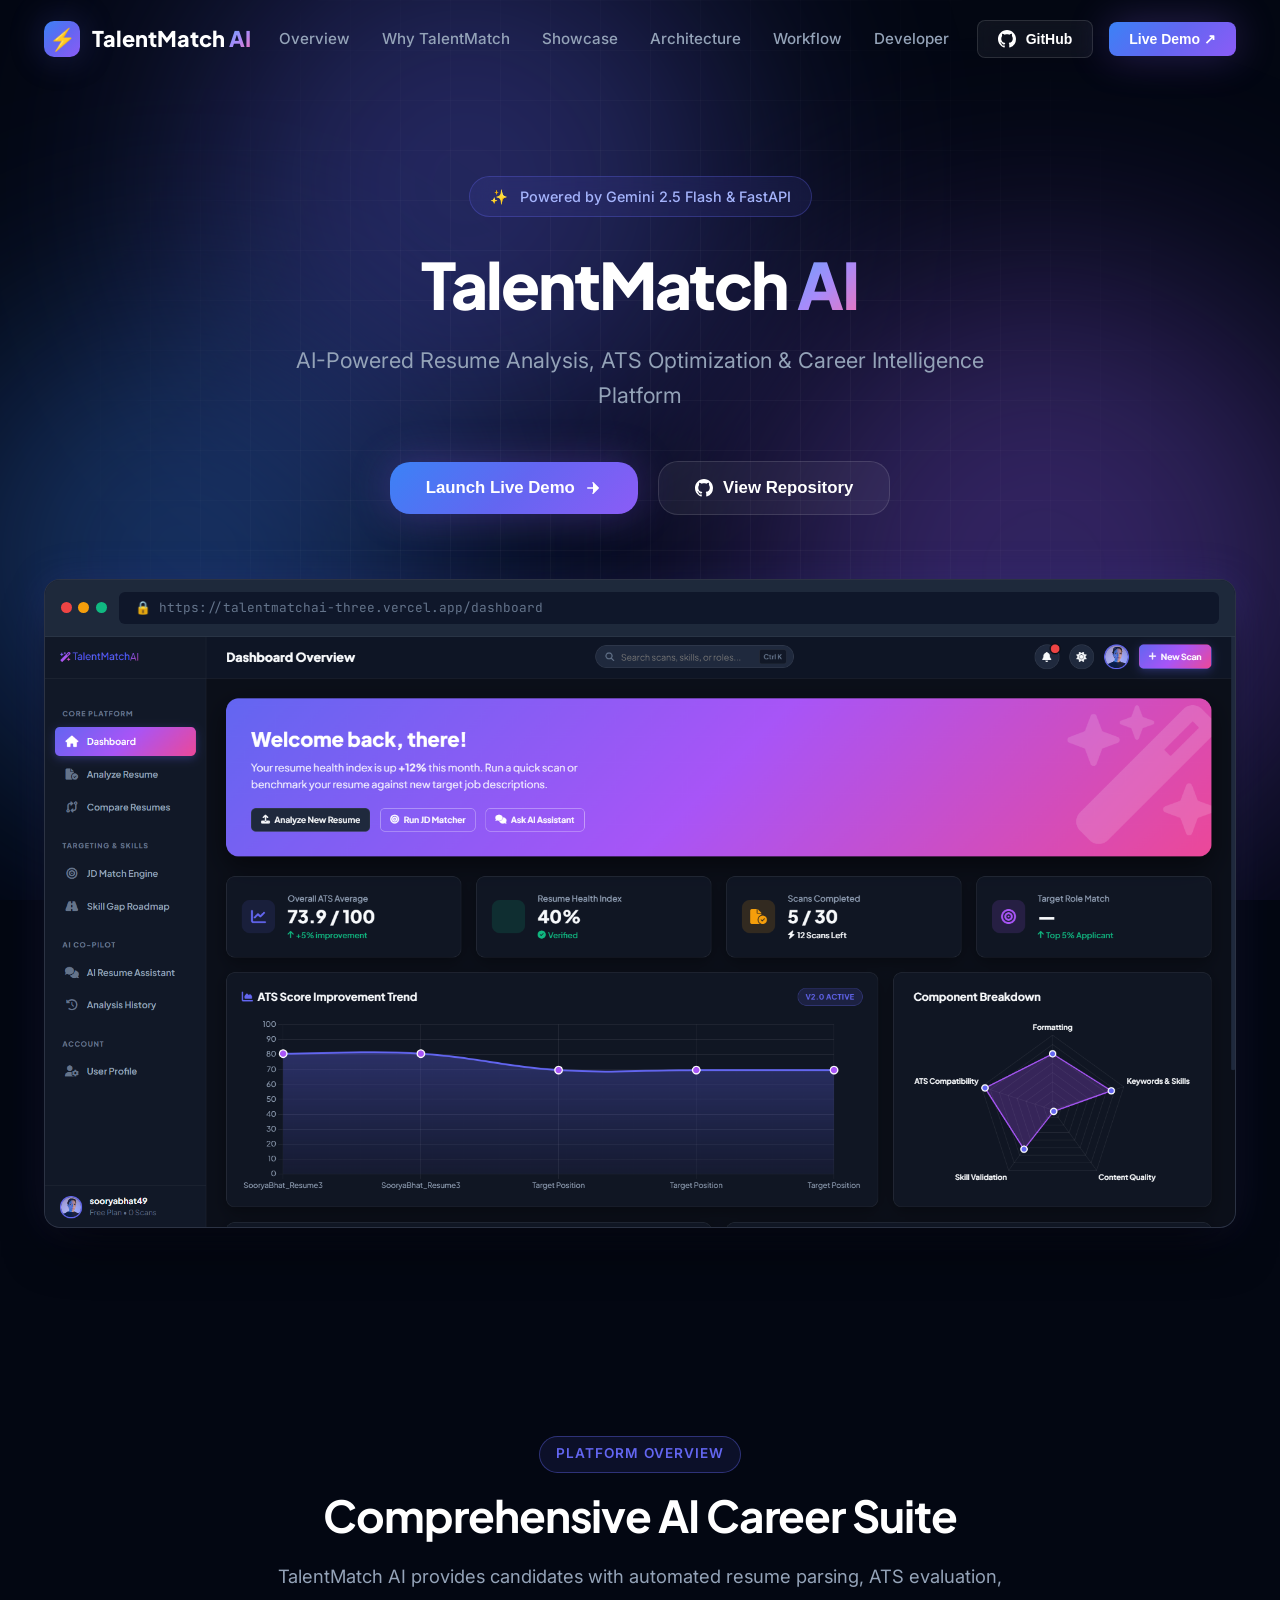
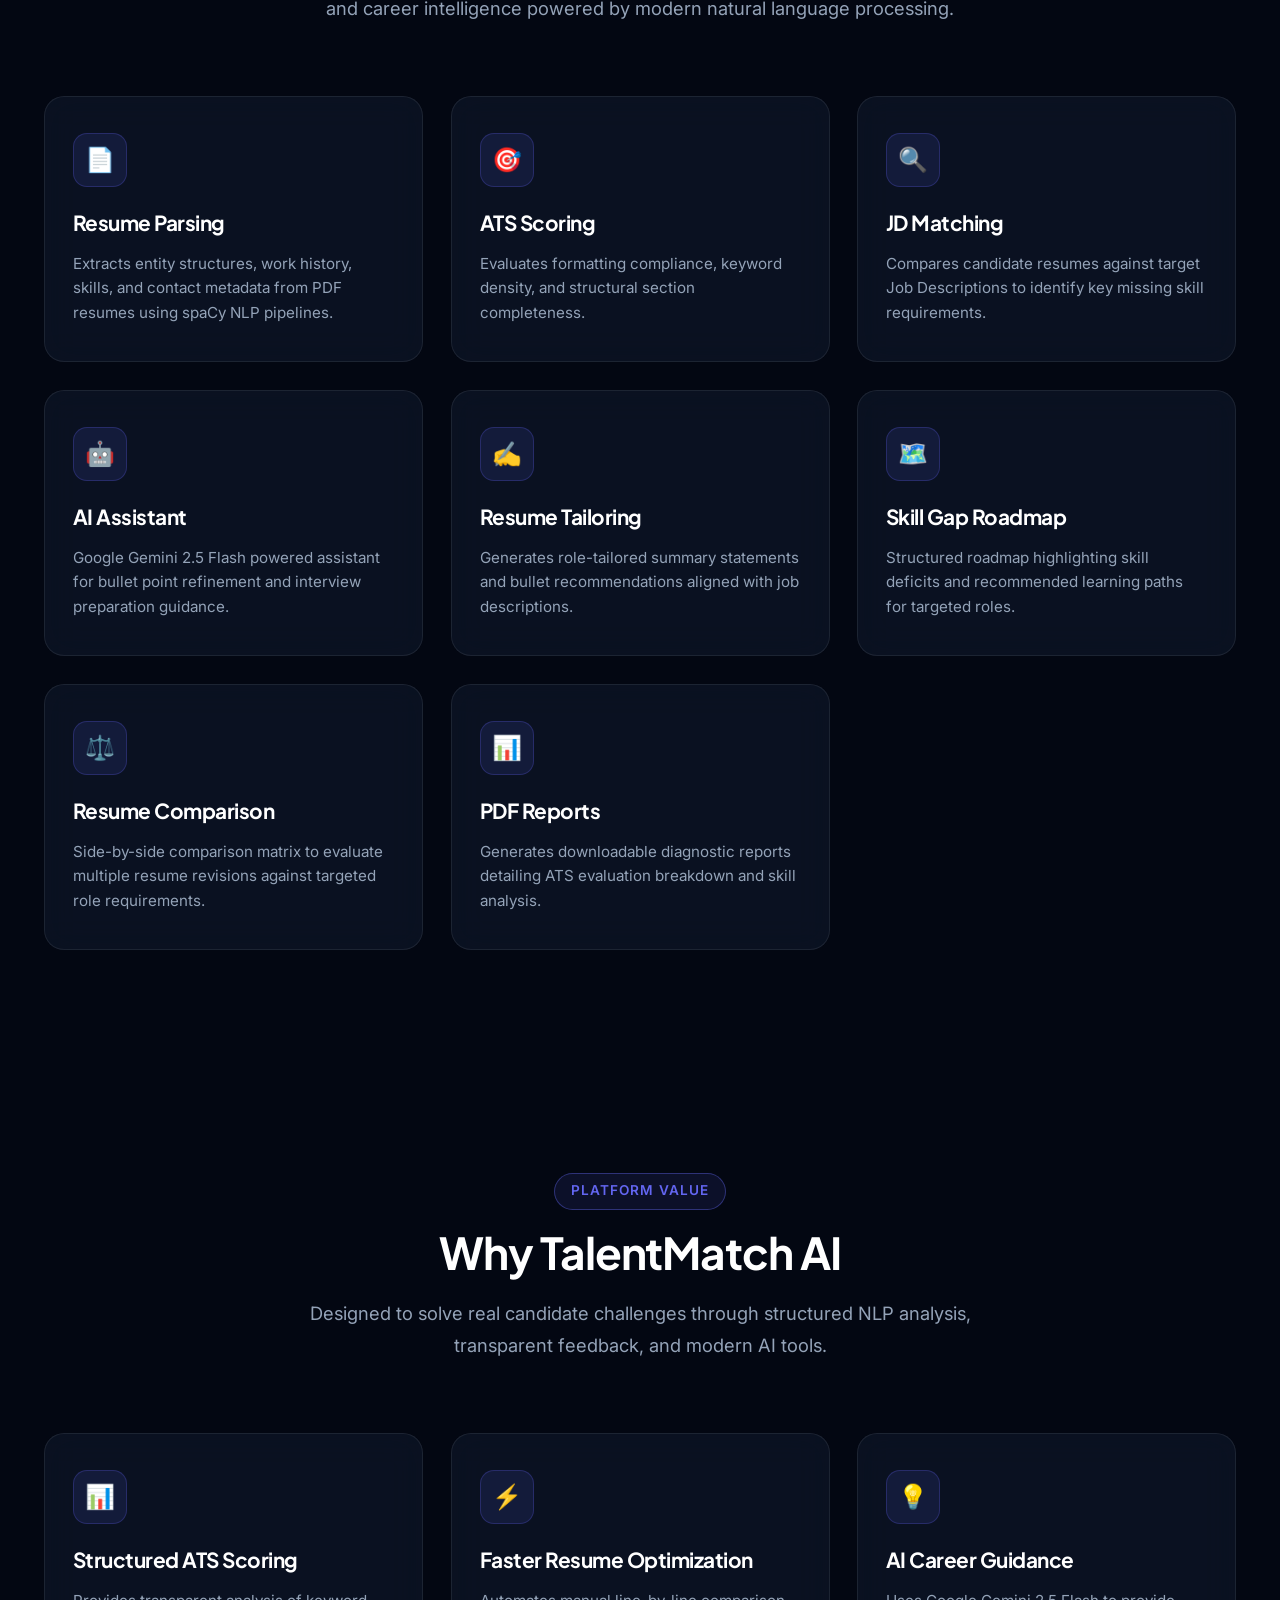
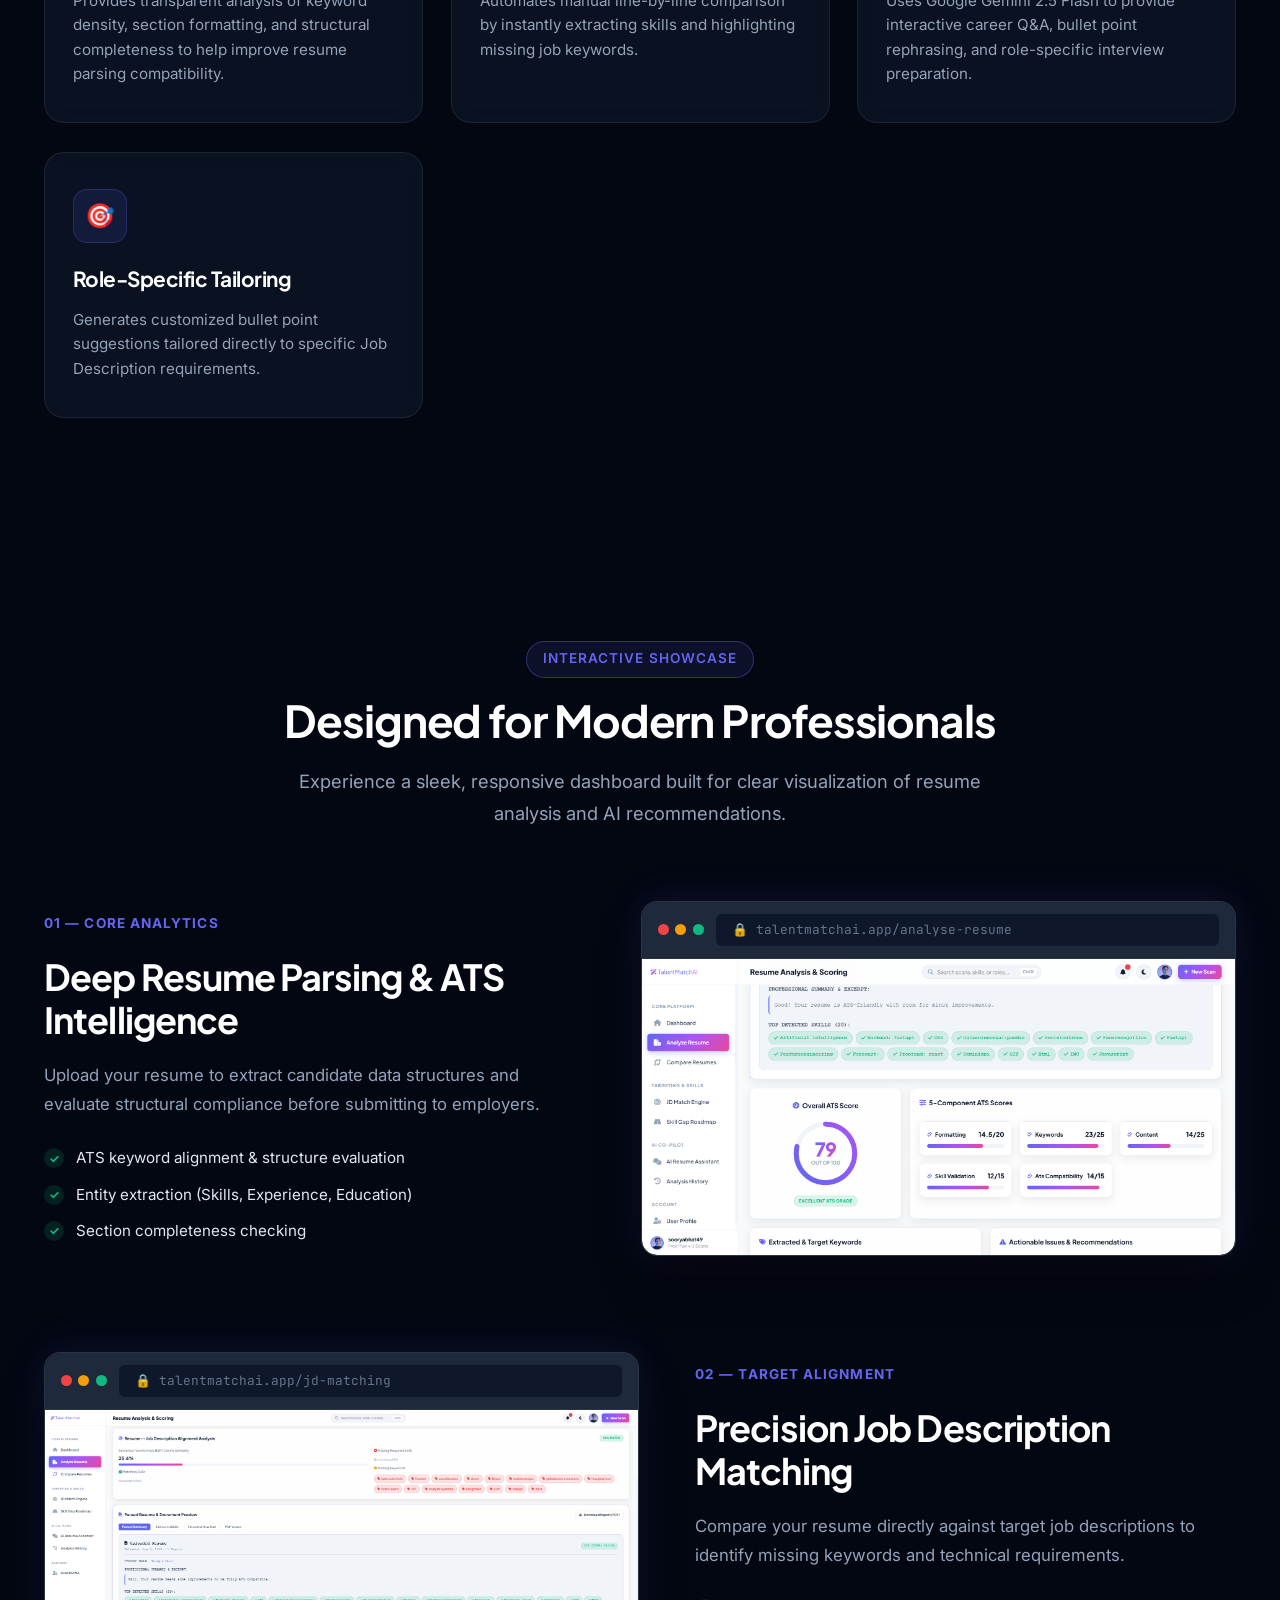
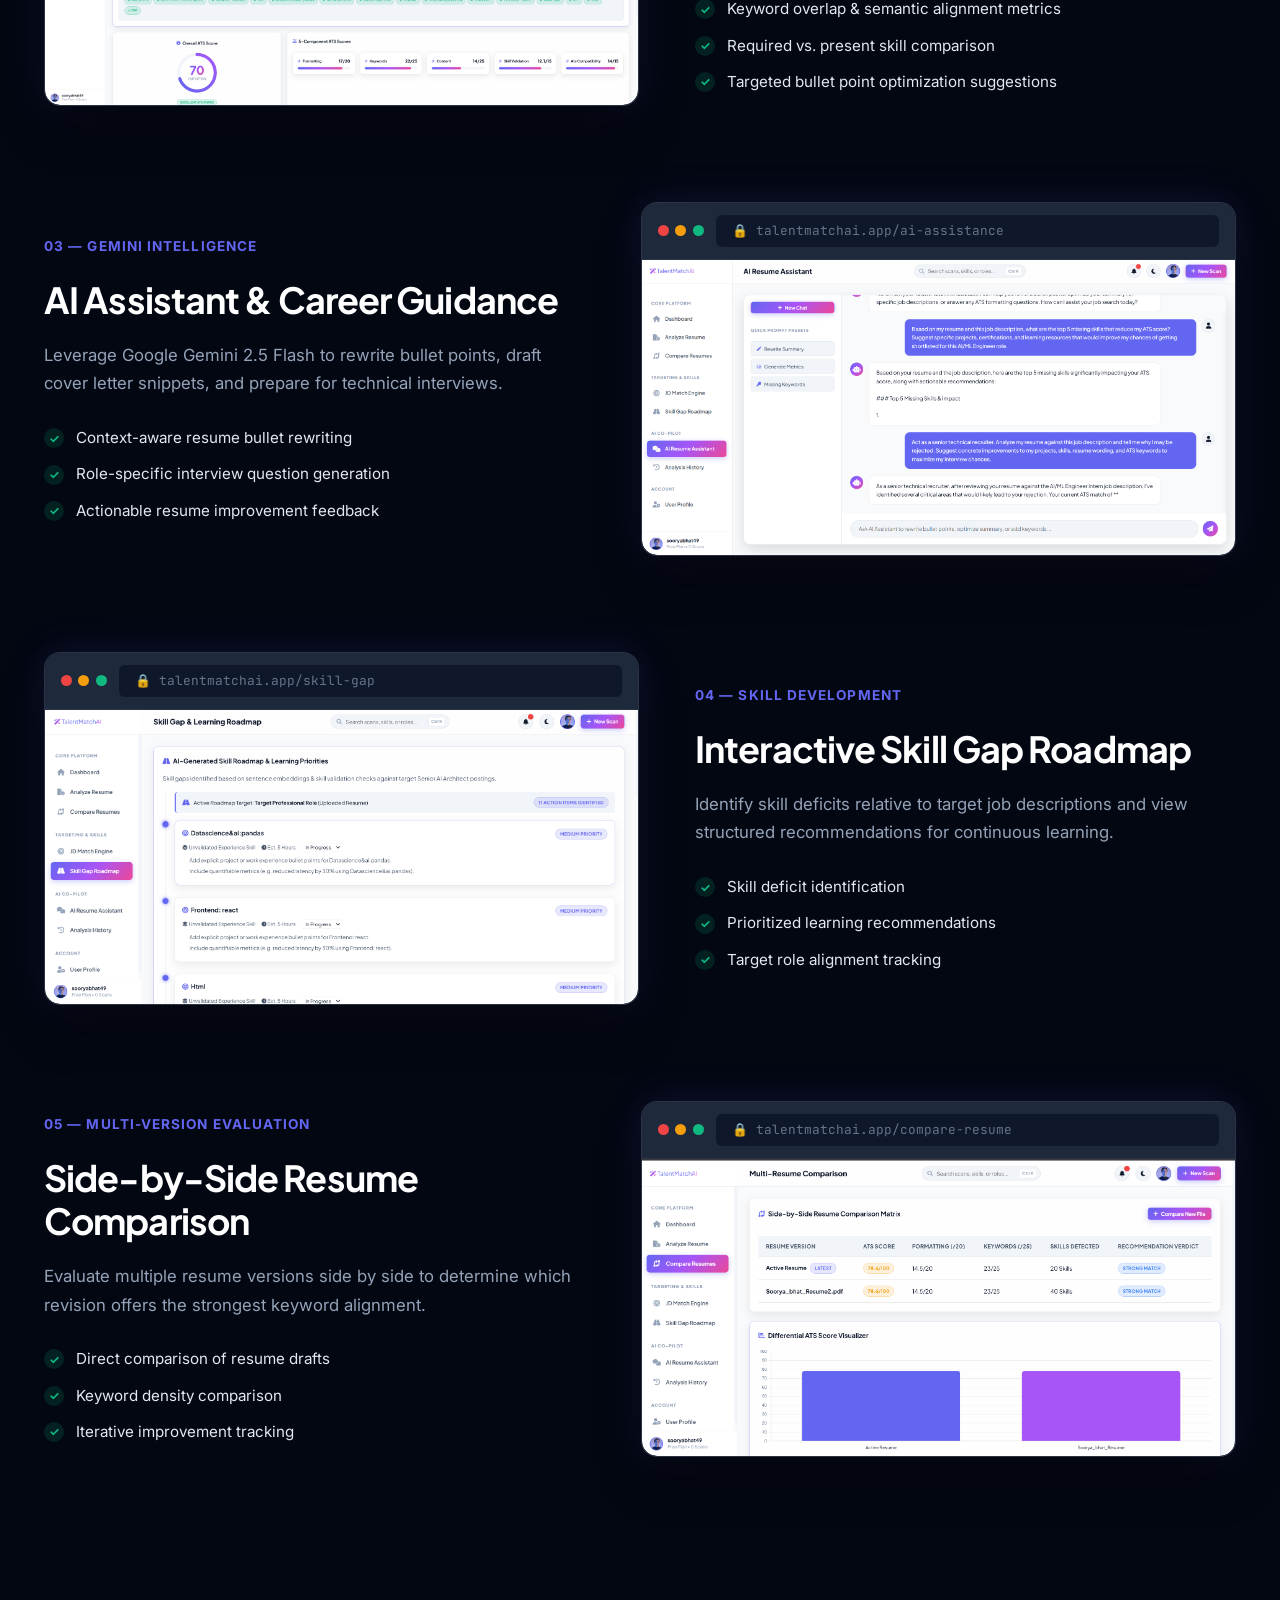
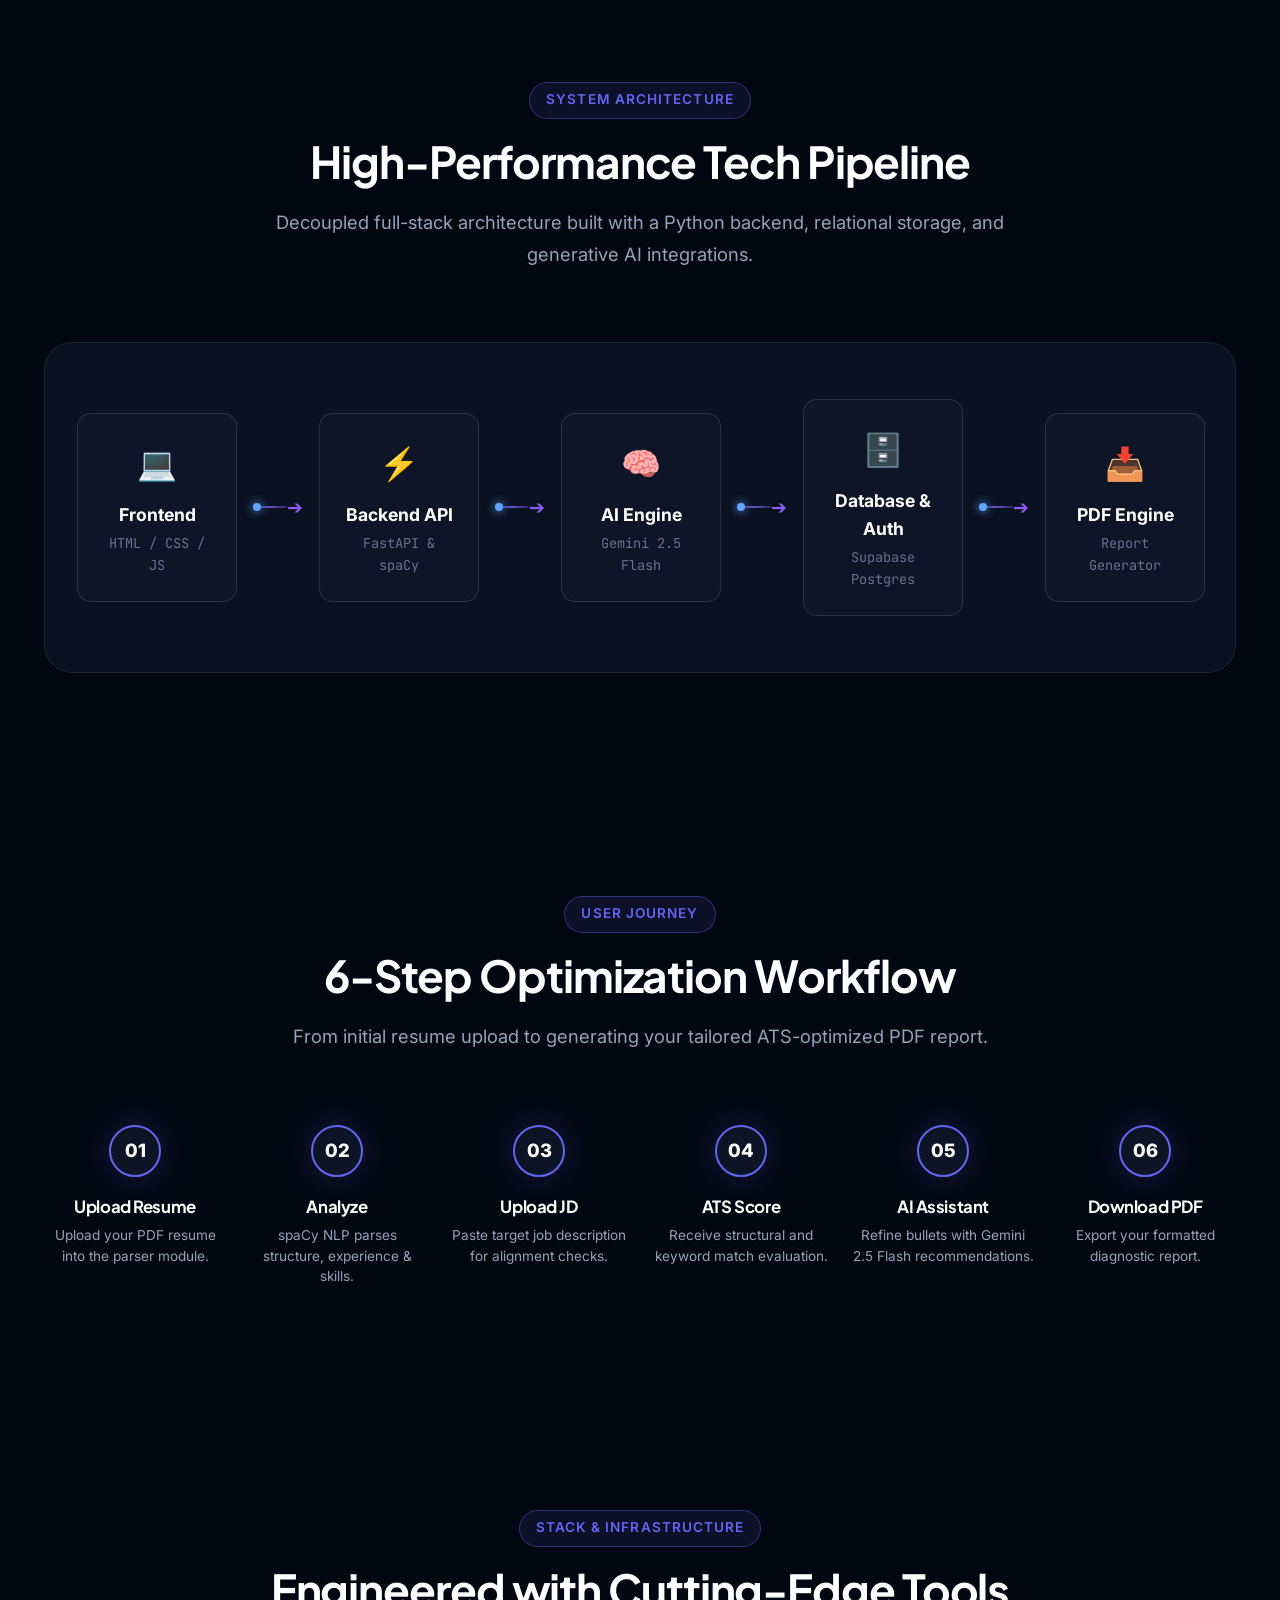
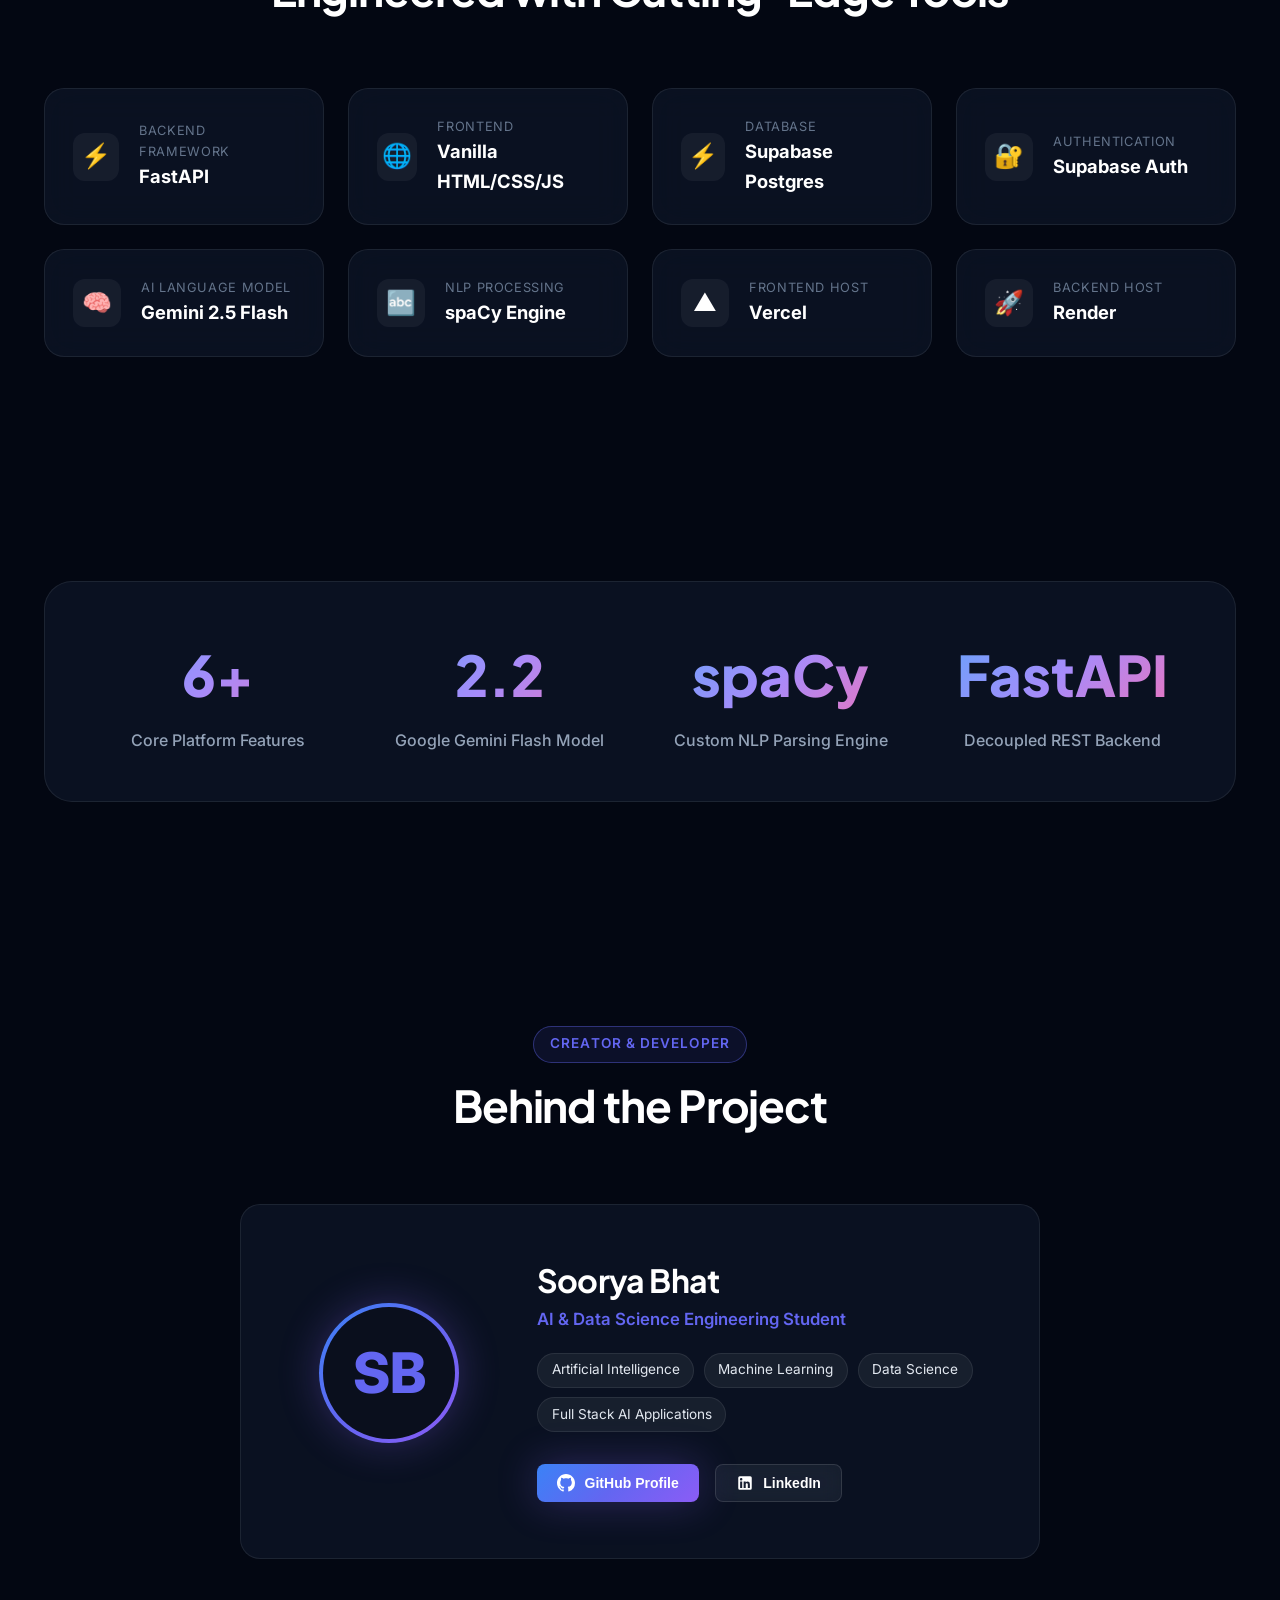
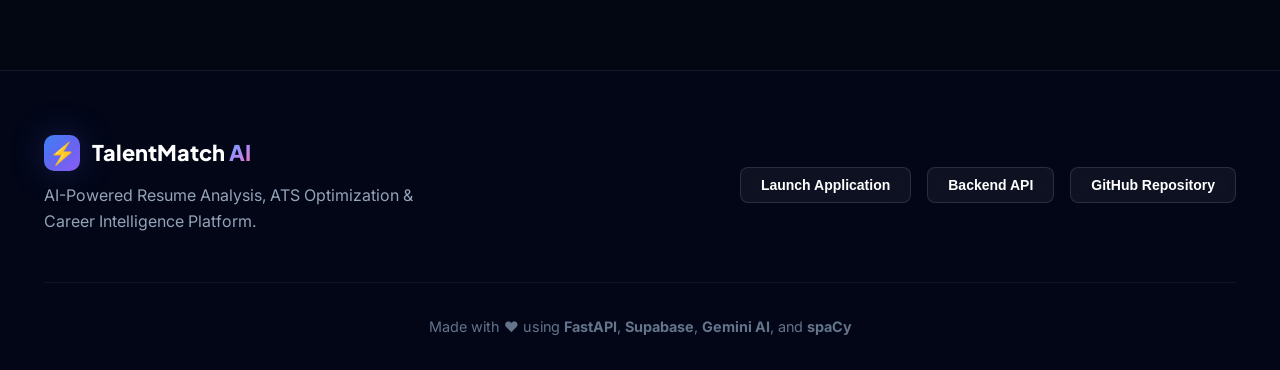
==== commit cb590e99: "Complete TalentMatch AI integration and UI improvements17" ====
--- a/TalentMatch-Landing/index.html
+++ b/TalentMatch-Landing/index.html
@@ -30,7 +30,7 @@
 </head>
 <body>
 
-  <!-- Ambient Animated Background Background -->
+  <!-- Ambient Animated Background Canvas -->
   <div class="bg-ambient">
     <div class="blob blob-1"></div>
     <div class="blob blob-2"></div>
@@ -49,7 +49,7 @@
 
         <ul class="nav-menu">
           <li><a href="#overview" class="nav-link">Overview</a></li>
-          <li><a href="#features" class="nav-link">Features</a></li>
+          <li><a href="#features" class="nav-link">Why TalentMatch</a></li>
           <li><a href="#showcase" class="nav-link">Showcase</a></li>
           <li><a href="#architecture" class="nav-link">Architecture</a></li>
           <li><a href="#workflow" class="nav-link">Workflow</a></li>
@@ -129,7 +129,7 @@
           <div class="section-tag">Platform Overview</div>
           <h2 class="section-title">Comprehensive AI Career Suite</h2>
           <p class="section-subtitle">
-            TalentMatch AI bridges the gap between candidates and recruiters by using advanced NLP models to evaluate, optimize, and tailor resumes for maximum ATS compatibility.
+            TalentMatch AI provides candidates with automated resume parsing, ATS evaluation, and career intelligence powered by modern natural language processing.
           </p>
         </div>
 
@@ -137,49 +137,90 @@
           <div class="glass-card overview-card reveal-fade delay-100">
             <div class="card-icon-wrapper">📄</div>
             <h3 class="card-title">Resume Parsing</h3>
-            <p class="card-desc">Extracts deep entity structures, work history, skills, and metrics from PDF resumes using spaCy and custom NLP pipelines.</p>
+            <p class="card-desc">Extracts entity structures, work history, skills, and contact metadata from PDF resumes using spaCy NLP pipelines.</p>
           </div>
 
           <div class="glass-card overview-card reveal-fade delay-200">
             <div class="card-icon-wrapper">🎯</div>
             <h3 class="card-title">ATS Scoring</h3>
-            <p class="card-desc">Computes real-time ATS match percentage scores evaluating formatting, keyword density, and structural compliance.</p>
+            <p class="card-desc">Evaluates formatting compliance, keyword density, and structural section completeness.</p>
           </div>
 
           <div class="glass-card overview-card reveal-fade delay-300">
             <div class="card-icon-wrapper">🔍</div>
             <h3 class="card-title">JD Matching</h3>
-            <p class="card-desc">Compares resumes against specific Job Descriptions to identify critical missing keywords and skill requirements.</p>
+            <p class="card-desc">Compares candidate resumes against target Job Descriptions to identify key missing skill requirements.</p>
           </div>
 
           <div class="glass-card overview-card reveal-fade delay-400">
             <div class="card-icon-wrapper">🤖</div>
             <h3 class="card-title">AI Assistant</h3>
-            <p class="card-desc">Gemini 2.5 Flash powered career copilot offering real-time bullet point improvement and interview prep guidance.</p>
+            <p class="card-desc">Google Gemini 2.5 Flash powered assistant for bullet point refinement and interview preparation guidance.</p>
           </div>
 
           <div class="glass-card overview-card reveal-fade delay-100">
             <div class="card-icon-wrapper">✍️</div>
             <h3 class="card-title">Resume Tailoring</h3>
-            <p class="card-desc">Generates role-tailored bullet points and summary statements engineered to pass automated recruiter screeners.</p>
+            <p class="card-desc">Generates role-tailored summary statements and bullet recommendations aligned with job descriptions.</p>
           </div>
 
           <div class="glass-card overview-card reveal-fade delay-200">
             <div class="card-icon-wrapper">🗺️</div>
             <h3 class="card-title">Skill Gap Roadmap</h3>
-            <p class="card-desc">Interactive personalized roadmap providing actionable step-by-step skill acquisition plans for targeted roles.</p>
+            <p class="card-desc">Structured roadmap highlighting skill deficits and recommended learning paths for targeted roles.</p>
           </div>
 
           <div class="glass-card overview-card reveal-fade delay-300">
             <div class="card-icon-wrapper">⚖️</div>
             <h3 class="card-title">Resume Comparison</h3>
-            <p class="card-desc">Side-by-side benchmark comparison matrix to evaluate multiple resume iterations against target industry standards.</p>
+            <p class="card-desc">Side-by-side comparison matrix to evaluate multiple resume revisions against targeted role requirements.</p>
           </div>
 
           <div class="glass-card overview-card reveal-fade delay-400">
             <div class="card-icon-wrapper">📊</div>
-            <h3 class="card-title">PDF Export Reports</h3>
-            <p class="card-desc">Download comprehensive full-color diagnostic reports detailing ATS scores, keyword gaps, and optimization recommendations.</p>
+            <h3 class="card-title">PDF Reports</h3>
+            <p class="card-desc">Generates downloadable diagnostic reports detailing ATS evaluation breakdown and skill analysis.</p>
+          </div>
+        </div>
+      </div>
+    </section>
+
+    <!-- ----------------------------------------------------------------------
+         WHY TALENTMATCH AI SECTION (FACTUAL & VERIFIABLE)
+    ----------------------------------------------------------------------- -->
+    <section class="section" id="features">
+      <div class="container">
+        <div class="section-header reveal-fade">
+          <div class="section-tag">Platform Value</div>
+          <h2 class="section-title">Why TalentMatch AI</h2>
+          <p class="section-subtitle">
+            Designed to solve real candidate challenges through structured NLP analysis, transparent feedback, and modern AI tools.
+          </p>
+        </div>
+
+        <div class="overview-grid">
+          <div class="glass-card overview-card reveal-fade delay-100">
+            <div class="card-icon-wrapper">📊</div>
+            <h3 class="card-title">Structured ATS Scoring</h3>
+            <p class="card-desc">Provides transparent analysis of keyword density, section formatting, and structural completeness to help improve resume parsing compatibility.</p>
+          </div>
+
+          <div class="glass-card overview-card reveal-fade delay-200">
+            <div class="card-icon-wrapper">⚡</div>
+            <h3 class="card-title">Faster Resume Optimization</h3>
+            <p class="card-desc">Automates manual line-by-line comparison by instantly extracting skills and highlighting missing job keywords.</p>
+          </div>
+
+          <div class="glass-card overview-card reveal-fade delay-300">
+            <div class="card-icon-wrapper">💡</div>
+            <h3 class="card-title">AI Career Guidance</h3>
+            <p class="card-desc">Uses Google Gemini 2.5 Flash to provide interactive career Q&A, bullet point rephrasing, and role-specific interview preparation.</p>
+          </div>
+
+          <div class="glass-card overview-card reveal-fade delay-400">
+            <div class="card-icon-wrapper">🎯</div>
+            <h3 class="card-title">Role-Specific Tailoring</h3>
+            <p class="card-desc">Generates customized bullet point suggestions tailored directly to specific Job Description requirements.</p>
           </div>
         </div>
       </div>
@@ -194,7 +235,7 @@
           <div class="section-tag">Interactive Showcase</div>
           <h2 class="section-title">Designed for Modern Professionals</h2>
           <p class="section-subtitle">
-            Experience a sleek, ultra-responsive web dashboard with real-time feedback, interactive analytics, and AI career guidance.
+            Experience a sleek, responsive dashboard built for clear visualization of resume analysis and AI recommendations.
           </p>
         </div>
 
@@ -205,12 +246,12 @@
               <div class="showcase-badge">01 — Core Analytics</div>
               <h3 class="showcase-heading">Deep Resume Parsing & ATS Intelligence</h3>
               <p class="showcase-paragraph">
-                Upload your resume and instantly receive a granular breakdown of your candidate profile. Discover formatting errors, keyword strength, and structure scores before recruiters see it.
+                Upload your resume to extract candidate data structures and evaluate structural compliance before submitting to employers.
               </p>
               <ul class="showcase-highlights">
-                <li class="showcase-item"><span class="check-icon">✓</span> Real-time ATS match rating & formatting health score</li>
-                <li class="showcase-item"><span class="check-icon">✓</span> Automatic entity extraction (Skills, Experience, Education)</li>
-                <li class="showcase-item"><span class="check-icon">✓</span> Instant missing key section warnings</li>
+                <li class="showcase-item"><span class="check-icon">✓</span> ATS keyword alignment & structure evaluation</li>
+                <li class="showcase-item"><span class="check-icon">✓</span> Entity extraction (Skills, Experience, Education)</li>
+                <li class="showcase-item"><span class="check-icon">✓</span> Section completeness checking</li>
               </ul>
             </div>
             <div class="showcase-mockup reveal-slide-right">
@@ -232,11 +273,11 @@
               <div class="showcase-badge">02 — Target Alignment</div>
               <h3 class="showcase-heading">Precision Job Description Matching</h3>
               <p class="showcase-paragraph">
-                Paste any job description to compare your qualifications directly against recruiter expectations. Identify high-impact missing keywords and skill gaps instantly.
+                Compare your resume directly against target job descriptions to identify missing keywords and technical requirements.
               </p>
               <ul class="showcase-highlights">
                 <li class="showcase-item"><span class="check-icon">✓</span> Keyword overlap & semantic alignment metrics</li>
-                <li class="showcase-item"><span class="check-icon">✓</span> Role relevance scoring</li>
+                <li class="showcase-item"><span class="check-icon">✓</span> Required vs. present skill comparison</li>
                 <li class="showcase-item"><span class="check-icon">✓</span> Targeted bullet point optimization suggestions</li>
               </ul>
             </div>
@@ -257,14 +298,14 @@
           <div class="showcase-row">
             <div class="showcase-text reveal-slide-left">
               <div class="showcase-badge">03 — Gemini Intelligence</div>
-              <h3 class="showcase-heading">AI Career Assistant & Interactive Guidance</h3>
+              <h3 class="showcase-heading">AI Assistant & Career Guidance</h3>
               <p class="showcase-paragraph">
-                Engage with your personal AI career coach powered by Google Gemini 2.5 Flash. Rewrite weak bullet points, craft compelling cover letters, and prepare for interviews.
+                Leverage Google Gemini 2.5 Flash to rewrite bullet points, draft cover letter snippets, and prepare for technical interviews.
               </p>
               <ul class="showcase-highlights">
                 <li class="showcase-item"><span class="check-icon">✓</span> Context-aware resume bullet rewriting</li>
-                <li class="showcase-item"><span class="check-icon">✓</span> Custom interview question generator</li>
-                <li class="showcase-item"><span class="check-icon">✓</span> Personalized career positioning strategies</li>
+                <li class="showcase-item"><span class="check-icon">✓</span> Role-specific interview question generation</li>
+                <li class="showcase-item"><span class="check-icon">✓</span> Actionable resume improvement feedback</li>
               </ul>
             </div>
             <div class="showcase-mockup reveal-slide-right">
@@ -286,12 +327,12 @@
               <div class="showcase-badge">04 — Skill Development</div>
               <h3 class="showcase-heading">Interactive Skill Gap Roadmap</h3>
               <p class="showcase-paragraph">
-                Never wonder what to learn next. TalentMatch AI maps out your skill deficits and creates an actionable learning trajectory customized to your dream position.
+                Identify skill deficits relative to target job descriptions and view structured recommendations for continuous learning.
               </p>
               <ul class="showcase-highlights">
-                <li class="showcase-item"><span class="check-icon">✓</span> Targeted skill acquisition recommendations</li>
-                <li class="showcase-item"><span class="check-icon">✓</span> Prioritized learning milestones</li>
-                <li class="showcase-item"><span class="check-icon">✓</span> Career progression tracking</li>
+                <li class="showcase-item"><span class="check-icon">✓</span> Skill deficit identification</li>
+                <li class="showcase-item"><span class="check-icon">✓</span> Prioritized learning recommendations</li>
+                <li class="showcase-item"><span class="check-icon">✓</span> Target role alignment tracking</li>
               </ul>
             </div>
             <div class="showcase-mockup reveal-slide-left">
@@ -311,14 +352,14 @@
           <div class="showcase-row">
             <div class="showcase-text reveal-slide-left">
               <div class="showcase-badge">05 — Multi-Version Evaluation</div>
-              <h3 class="showcase-heading">Side-by-Side Resume Benchmark Comparison</h3>
+              <h3 class="showcase-heading">Side-by-Side Resume Comparison</h3>
               <p class="showcase-paragraph">
-                Compare multiple resume versions side by side to determine which draft yields the highest ATS score and strongest alignment with target job profiles.
+                Evaluate multiple resume versions side by side to determine which revision offers the strongest keyword alignment.
               </p>
               <ul class="showcase-highlights">
-                <li class="showcase-item"><span class="check-icon">✓</span> Head-to-head ATS score metrics</li>
+                <li class="showcase-item"><span class="check-icon">✓</span> Direct comparison of resume drafts</li>
                 <li class="showcase-item"><span class="check-icon">✓</span> Keyword density comparison</li>
-                <li class="showcase-item"><span class="check-icon">✓</span> Iterative improvement history</li>
+                <li class="showcase-item"><span class="check-icon">✓</span> Iterative improvement tracking</li>
               </ul>
             </div>
             <div class="showcase-mockup reveal-slide-right">
@@ -346,7 +387,7 @@
           <div class="section-tag">System Architecture</div>
           <h2 class="section-title">High-Performance Tech Pipeline</h2>
           <p class="section-subtitle">
-            Built with a decoupled full-stack architecture ensuring low-latency parsing, secure auth state management, and real-time LLM stream response.
+            Decoupled full-stack architecture built with a Python backend, relational storage, and generative AI integrations.
           </p>
         </div>
 
@@ -430,7 +471,7 @@
           <div class="section-tag">User Journey</div>
           <h2 class="section-title">6-Step Optimization Workflow</h2>
           <p class="section-subtitle">
-            From initial resume upload to downloading your tailored ATS-optimized PDF report in seconds.
+            From initial resume upload to generating your tailored ATS-optimized PDF report.
           </p>
         </div>
 
@@ -438,7 +479,7 @@
           <div class="workflow-step reveal-fade delay-100">
             <div class="step-number">01</div>
             <h4 class="step-title">Upload Resume</h4>
-            <p class="step-desc">Drag and drop your PDF resume into the parser module.</p>
+            <p class="step-desc">Upload your PDF resume into the parser module.</p>
           </div>
 
           <div class="workflow-step reveal-fade delay-200">
@@ -456,7 +497,7 @@
           <div class="workflow-step reveal-fade delay-400">
             <div class="step-number">04</div>
             <h4 class="step-title">ATS Score</h4>
-            <p class="step-desc">Get instant formatting and keyword match ratings.</p>
+            <p class="step-desc">Receive structural and keyword match evaluation.</p>
           </div>
 
           <div class="workflow-step reveal-fade delay-500">
@@ -468,7 +509,7 @@
           <div class="workflow-step reveal-fade delay-500">
             <div class="step-number">06</div>
             <h4 class="step-title">Download PDF</h4>
-            <p class="step-desc">Export your formatted diagnostic report instantly.</p>
+            <p class="step-desc">Export your formatted diagnostic report.</p>
           </div>
         </div>
       </div>
@@ -553,26 +594,26 @@
     </section>
 
     <!-- ----------------------------------------------------------------------
-         METRICS & STATISTICS COUNTER
+         OBJECTIVE TECHNICAL HIGHLIGHTS (100% VERIFIABLE)
     ----------------------------------------------------------------------- -->
     <section class="section">
       <div class="container">
         <div class="stats-grid reveal-zoom">
           <div>
-            <div class="stat-number" data-target="98" data-suffix="%">0%</div>
-            <div class="stat-label">Resume Analysis Accuracy</div>
+            <div class="stat-number" data-target="8" data-suffix="+">0</div>
+            <div class="stat-label">Core Platform Features</div>
           </div>
           <div>
-            <div class="stat-number" data-target="8" data-suffix="+">0</div>
-            <div class="stat-label">Core AI Intelligence Modules</div>
+            <div class="stat-number" data-target="2.5">0</div>
+            <div class="stat-label">Google Gemini Flash Model</div>
           </div>
           <div>
-            <div class="stat-number" data-target="3" data-prefix="<" data-suffix="s">0s</div>
-            <div class="stat-label">Real-Time Processing Speed</div>
+            <div class="stat-number" data-target="spaCy">spaCy</div>
+            <div class="stat-label">Custom NLP Parsing Engine</div>
           </div>
           <div>
-            <div class="stat-number" data-target="100" data-suffix="%">0%</div>
-            <div class="stat-label">Tailored Career Recommendations</div>
+            <div class="stat-number" data-target="FastAPI">FastAPI</div>
+            <div class="stat-label">Decoupled REST Backend</div>
           </div>
         </div>
       </div>
